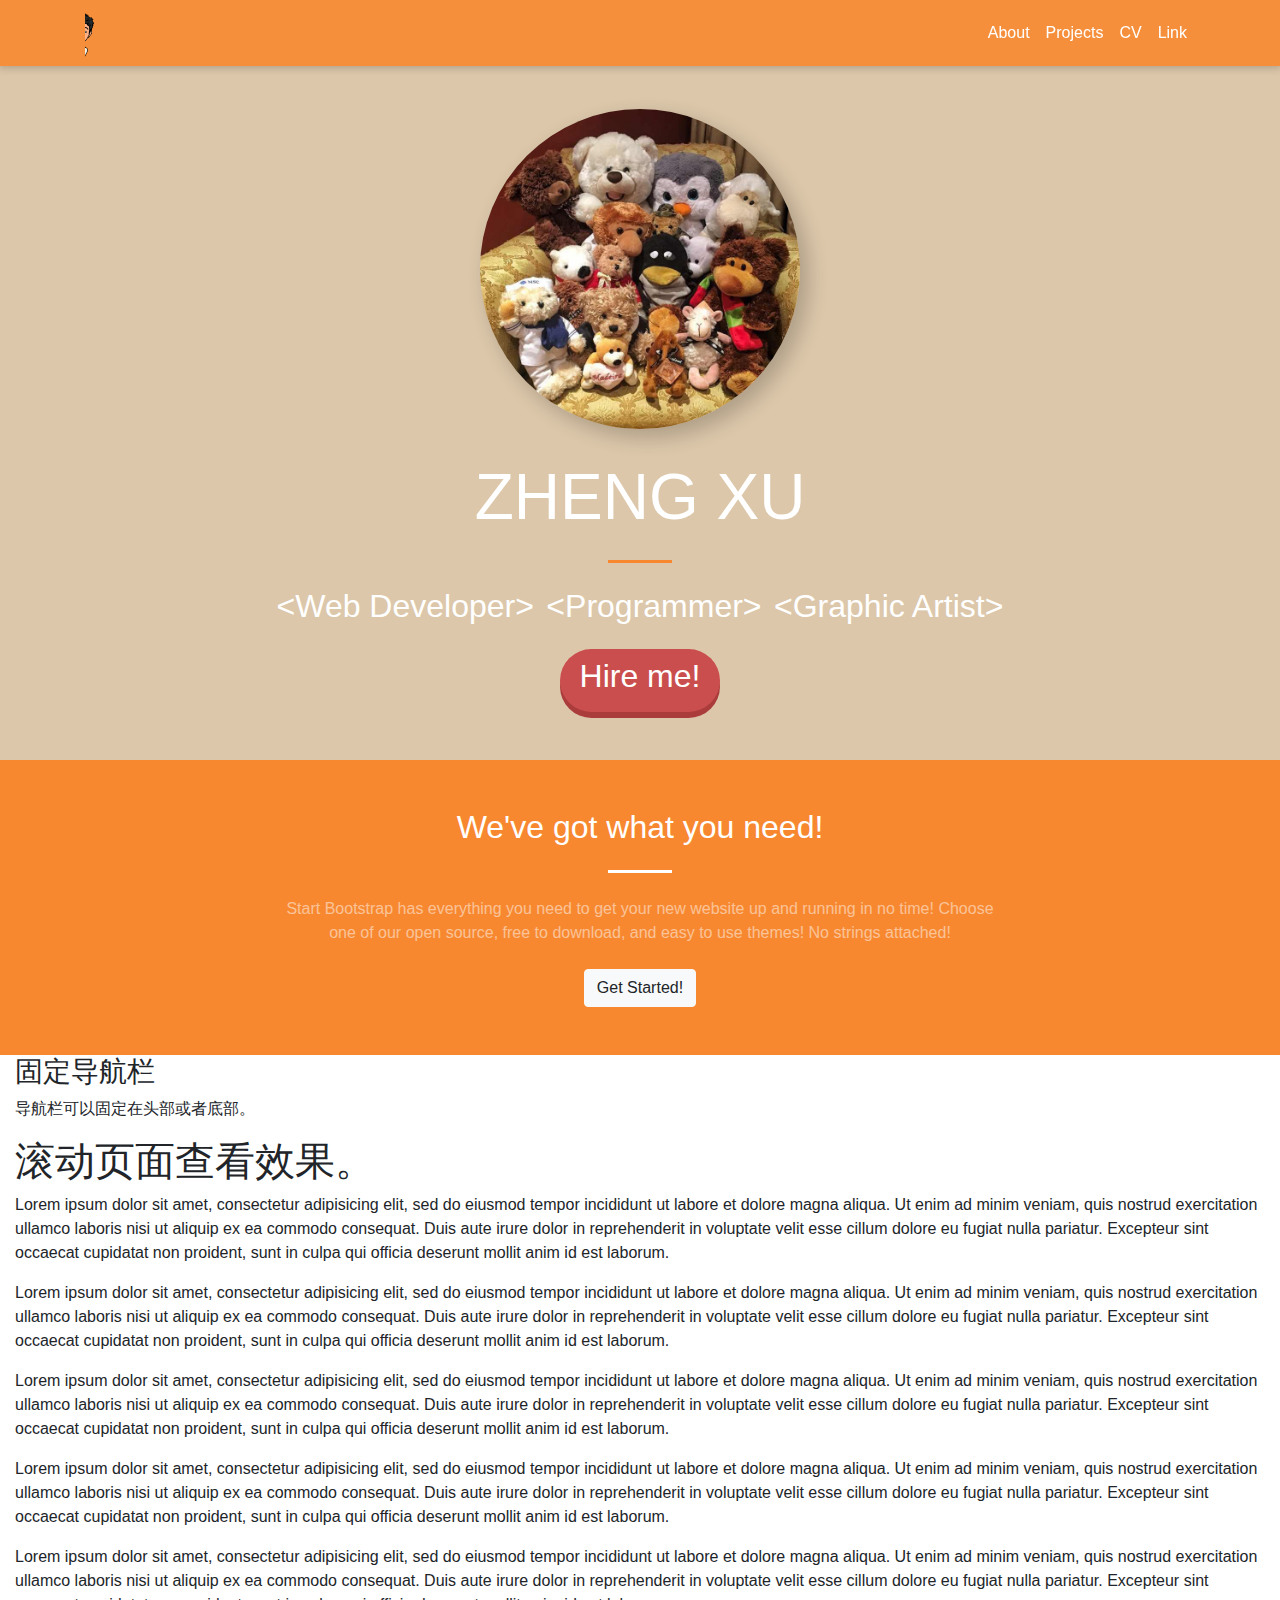
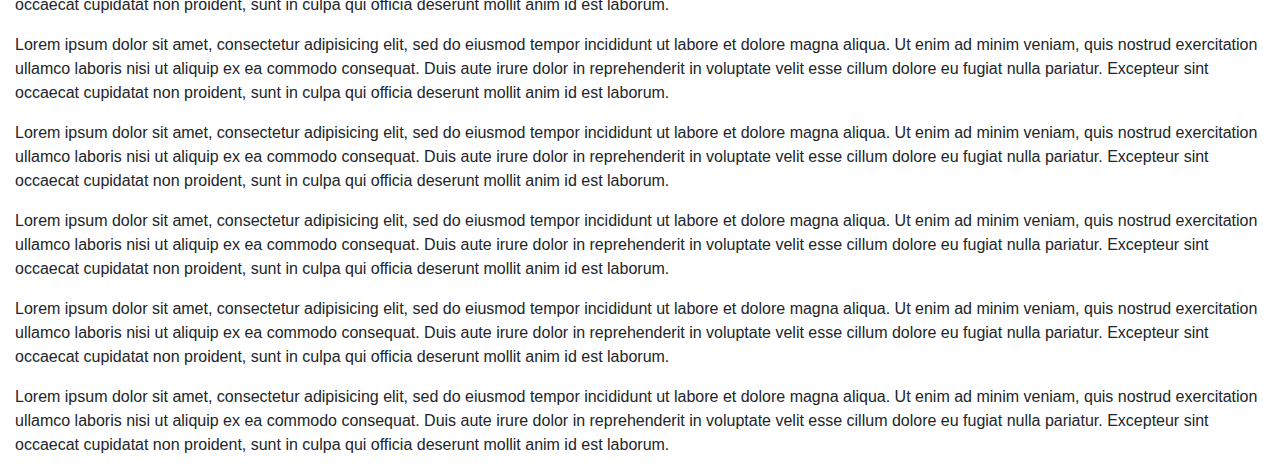
==== index.html @ c7af4437 "Update index.html" ====
<!DOCTYPE html>
<html lang="en" dir="ltr">

<head>
  <meta charset="utf-8">
  <meta name="viewport" content="width=device-width, initial-scale=1">
  <link rel="stylesheet" href="https://stackpath.bootstrapcdn.com/bootstrap/4.3.1/css/bootstrap.min.css" integrity="sha384-ggOyR0iXCbMQv3Xipma34MD+dH/1fQ784/j6cY/iJTQUOhcWr7x9JvoRxT2MZw1T" crossorigin="anonymous">
  <script src="https://ajax.googleapis.com/ajax/libs/jquery/3.4.1/jquery.min.js"></script>
  <script src="jquery-ui-1.12.1.custom/jquery-ui.min.js"></script>
  <script src="https://cdnjs.cloudflare.com/ajax/libs/popper.js/1.14.7/umd/popper.min.js" integrity="sha384-UO2eT0CpHqdSJQ6hJty5KVphtPhzWj9WO1clHTMGa3JDZwrnQq4sF86dIHNDz0W1" crossorigin="anonymous"></script>
  <script src="https://stackpath.bootstrapcdn.com/bootstrap/4.3.1/js/bootstrap.min.js" integrity="sha384-JjSmVgyd0p3pXB1rRibZUAYoIIy6OrQ6VrjIEaFf/nJGzIxFDsf4x0xIM+B07jRM" crossorigin="anonymous"></script>

  <style media="screen">
    @import"assets/index.css";
  </style>
  <script type="text/javascript">
    $(document).ready(function() {
      $('a.js-scroll-trigger[href*="#"]:not([href="#"])').click(function() {
        if (location.pathname.replace(/^\//, '') == this.pathname.replace(/^\//, '') && location.hostname == this.hostname) {
          var target = $(this.hash);
          target = target.length ? target : $('[name=' + this.hash.slice(1) + ']');
          if (target.length) {
            $('html, body').animate({
              scrollTop: (target.offset().top - 66)
            }, 500, "easeInOutExpo");
            return false;
          }
        }
      });
      // Closes responsive menu when a scroll trigger link is clicked
      $('.js-scroll-trigger').click(function() {
        $('.navbar-collapse').collapse('hide');
      });
      // Activate scrollspy to add active class to navbar items on scroll
      $('body').scrollspy({
        target: '#mainNav',
        offset: 75
      });
      // Collapse Navbar
      var navbarCollapse = function() {
        if ($("#mainNav").offset().top > 100) {
          $("#mainNav").addClass("navbar-scrolled");
        } else {
          $("#mainNav").removeClass("navbar-scrolled");
        }
      };
      // Collapse now if page is not at top
      navbarCollapse();
      // Collapse the navbar when page is scrolled
      $(window).scroll(navbarCollapse);
      $("#portrait").addClass("load");

      $("#portraitFront").click(function() {
        $("#portraitFront").css("transform", "rotateY(180deg)");
        $("#portraitBack").css("transform", "rotateY(360deg)");
        $("#portraitFront").hover(function() {
          $("#portraitFront").css("transform", "rotateY(225deg)");
        }, function() {
          $("#portraitFront").css("transform", "rotateY(180deg)");
        });
        $("#portraitBack").hover(function() {
          $("#portraitBack").css("transform", "rotateY(405deg)");
        }, function() {
          $("#portraitBack").css("transform", "rotateY(360deg)");
        });
      });
      $("#portraitBack").click(function() {
        $("#portraitFront").css("transform", "rotateY(0deg)");
        $("#portraitBack").css("transform", "rotateY(180deg)");
        $("#portraitFront").hover(function() {
          $("#portraitFront").css("transform", "rotateY(45deg)");
        }, function() {
          $("#portraitFront").css("transform", "rotateY(0deg)");
        });
        $("#portraitBack").hover(function() {
          $("#portraitBack").css("transform", "rotateY(225deg)");
        }, function() {
          $("#portraitBack").css("transform", "rotateY(180deg)");
        });
      });

      $(".js-scroll-trigger").hover(function() {
        $("#logo").css("left", "0px");
      }, function() {
        $("#logo").css("left", "-10px");
      });
    });
  </script>

  <title></title>
</head>

<body>
  <nav class="navbar navbar-expand-lg bg-primary-a navbar-dark fixed-top" id="mainNav">
    <div class="container">
      <div class="wrapper">
        <a class="navbar-brand js-scroll-trigger" href="#"><img src="imgs/hi.png" class="float-right" alt="logo" width="50" height="50" id="logo"></a>
      </div>
      <button class="navbar-toggler" type="button" data-toggle="collapse" data-target="#navbarResponsive" aria-controls="navbarResponsive" aria-expanded="false" aria-label="Toggle navigation">
        <span class="navbar-toggler-icon"></span>
      </button>
      <div class="collapse navbar-collapse" id="navbarResponsive">
        <ul class="navbar-nav ml-auto my-2 my-lg-0">
          <li class="nav-item">
            <a class="nav-link js-scroll-trigger" href="#about">About</a>
          </li>
          <li class="nav-item">
            <a class="nav-link js-scroll-trigger" href="#project">Projects</a>
          </li>
          <li class="nav-item">
            <a class="nav-link js-scroll-trigger" href="#cv">CV</a>
          </li>
          <li class="nav-item">
            <a class="nav-link js-scroll-trigger" href="#">Link</a>
          </li>
        </ul>
      </div>
    </div>
  </nav>
  <header class="masthead bg-light text-white text-center" id="about">
    <div class="container">
      <div class="flip container">
        <div class="front" id="portraitFront"><img class="img-fluid d-block mx-auto mb-5 rounded-circle" src="imgs/portrait.jpg" width="400px" height="400px" id="portrait"></div>
        <div class="back container" id="portraitBack"><img class="img-fluid d-block mx-auto mb-5 rounded-circle" src="imgs/portrait2.jpg" width="400px" height="400px"></div>
      </div>
      <h1 class="text-uppercase">Zheng Xu</h1>
      <hr class="divider  my-4">
      <ul class="list-inline">
        <li class="list-inline-item">
          <h2 class="font-weight-normal">&lt;Web Developer&gt;</h2>
        </li>
        <li class="list-inline-item">
          <h2 class="font-weight-normal">&lt;Programmer&gt;</h2>
        </li>
        <li class="list-inline-item">
          <h2 class="font-weight-normal">&lt;Graphic Artist&gt;</h2>
        </li>
      </ul>
      <button type="button" class="btn-2" data-toggle="modal" data-target="#myModal">
        <h2 class="font-weight-normal">Hire me!</h2>
      </button>
    </div>
  </header>
  <div class="modal fade" id="myModal">
    <div class="modal-dialog">
      <div class="modal-content">

        <!-- 模态框头部 -->
        <div class="modal-header">
          <h4 class="modal-title">模态框头部</h4>
          <button type="button" class="close" data-dismiss="modal">&times;</button>
        </div>

        <!-- 模态框主体 -->
        <div class="modal-body">
          <form action="https://formspree.io/andersonxu@gmail.com" method="POST" />
          <input type="text" name="name">
          <input type="email" name="email" placeholder="Your email">
          <textarea name="message" placeholder="Test Message"></textarea>
          <button type="submit">Send Test</button>
          </form>
        </div>

        <!-- 模态框底部 -->
        <div class="modal-footer">
          <button type="button" class="btn btn-secondary" data-dismiss="modal">关闭</button>
        </div>

      </div>
    </div>
  </div>
  <section class="page-section bg-primary" id="project">
    <div class="container">
      <div class="row justify-content-center">
        <div class="col-lg-8 text-center">
          <h2 class="text-white mt-0">We've got what you need!</h2>
          <hr class="divider light my-4">
          <p class="text-white-50 mb-4">Start Bootstrap has everything you need to get your new website up and running in no time! Choose one of our open source, free to download, and easy to use themes! No strings attached!</p>
          <a class="btn btn-light btn-xl js-scroll-trigger" href="#services">Get Started!</a>
        </div>
      </div>
    </div>
  </section>
  <div class="container-fluid" id="cv">
    <h3>固定导航栏</h3>
    <p>导航栏可以固定在头部或者底部。</p>
    <h1>滚动页面查看效果。</h1>
    <p>Lorem ipsum dolor sit amet, consectetur adipisicing elit, sed do eiusmod tempor incididunt ut labore et dolore magna aliqua. Ut enim ad minim veniam, quis nostrud exercitation ullamco laboris nisi ut aliquip ex ea commodo consequat. Duis aute
      irure dolor in reprehenderit in voluptate velit esse cillum dolore eu fugiat nulla pariatur. Excepteur sint occaecat cupidatat non proident, sunt in culpa qui officia deserunt mollit anim id est laborum.</p>
    <p>Lorem ipsum dolor sit amet, consectetur adipisicing elit, sed do eiusmod tempor incididunt ut labore et dolore magna aliqua. Ut enim ad minim veniam, quis nostrud exercitation ullamco laboris nisi ut aliquip ex ea commodo consequat. Duis aute
      irure dolor in reprehenderit in voluptate velit esse cillum dolore eu fugiat nulla pariatur. Excepteur sint occaecat cupidatat non proident, sunt in culpa qui officia deserunt mollit anim id est laborum.</p>
    <p>Lorem ipsum dolor sit amet, consectetur adipisicing elit, sed do eiusmod tempor incididunt ut labore et dolore magna aliqua. Ut enim ad minim veniam, quis nostrud exercitation ullamco laboris nisi ut aliquip ex ea commodo consequat. Duis aute
      irure dolor in reprehenderit in voluptate velit esse cillum dolore eu fugiat nulla pariatur. Excepteur sint occaecat cupidatat non proident, sunt in culpa qui officia deserunt mollit anim id est laborum.</p>
    <p>Lorem ipsum dolor sit amet, consectetur adipisicing elit, sed do eiusmod tempor incididunt ut labore et dolore magna aliqua. Ut enim ad minim veniam, quis nostrud exercitation ullamco laboris nisi ut aliquip ex ea commodo consequat. Duis aute
      irure dolor in reprehenderit in voluptate velit esse cillum dolore eu fugiat nulla pariatur. Excepteur sint occaecat cupidatat non proident, sunt in culpa qui officia deserunt mollit anim id est laborum.</p>
    <p>Lorem ipsum dolor sit amet, consectetur adipisicing elit, sed do eiusmod tempor incididunt ut labore et dolore magna aliqua. Ut enim ad minim veniam, quis nostrud exercitation ullamco laboris nisi ut aliquip ex ea commodo consequat. Duis aute
      irure dolor in reprehenderit in voluptate velit esse cillum dolore eu fugiat nulla pariatur. Excepteur sint occaecat cupidatat non proident, sunt in culpa qui officia deserunt mollit anim id est laborum.</p>
    <p>Lorem ipsum dolor sit amet, consectetur adipisicing elit, sed do eiusmod tempor incididunt ut labore et dolore magna aliqua. Ut enim ad minim veniam, quis nostrud exercitation ullamco laboris nisi ut aliquip ex ea commodo consequat. Duis aute
      irure dolor in reprehenderit in voluptate velit esse cillum dolore eu fugiat nulla pariatur. Excepteur sint occaecat cupidatat non proident, sunt in culpa qui officia deserunt mollit anim id est laborum.</p>
    <p>Lorem ipsum dolor sit amet, consectetur adipisicing elit, sed do eiusmod tempor incididunt ut labore et dolore magna aliqua. Ut enim ad minim veniam, quis nostrud exercitation ullamco laboris nisi ut aliquip ex ea commodo consequat. Duis aute
      irure dolor in reprehenderit in voluptate velit esse cillum dolore eu fugiat nulla pariatur. Excepteur sint occaecat cupidatat non proident, sunt in culpa qui officia deserunt mollit anim id est laborum.</p>
    <p>Lorem ipsum dolor sit amet, consectetur adipisicing elit, sed do eiusmod tempor incididunt ut labore et dolore magna aliqua. Ut enim ad minim veniam, quis nostrud exercitation ullamco laboris nisi ut aliquip ex ea commodo consequat. Duis aute
      irure dolor in reprehenderit in voluptate velit esse cillum dolore eu fugiat nulla pariatur. Excepteur sint occaecat cupidatat non proident, sunt in culpa qui officia deserunt mollit anim id est laborum.</p>
    <p>Lorem ipsum dolor sit amet, consectetur adipisicing elit, sed do eiusmod tempor incididunt ut labore et dolore magna aliqua. Ut enim ad minim veniam, quis nostrud exercitation ullamco laboris nisi ut aliquip ex ea commodo consequat. Duis aute
      irure dolor in reprehenderit in voluptate velit esse cillum dolore eu fugiat nulla pariatur. Excepteur sint occaecat cupidatat non proident, sunt in culpa qui officia deserunt mollit anim id est laborum.</p>
    <p>Lorem ipsum dolor sit amet, consectetur adipisicing elit, sed do eiusmod tempor incididunt ut labore et dolore magna aliqua. Ut enim ad minim veniam, quis nostrud exercitation ullamco laboris nisi ut aliquip ex ea commodo consequat. Duis aute
      irure dolor in reprehenderit in voluptate velit esse cillum dolore eu fugiat nulla pariatur. Excepteur sint occaecat cupidatat non proident, sunt in culpa qui officia deserunt mollit anim id est laborum.</p>
  </div>

</body>

</html>
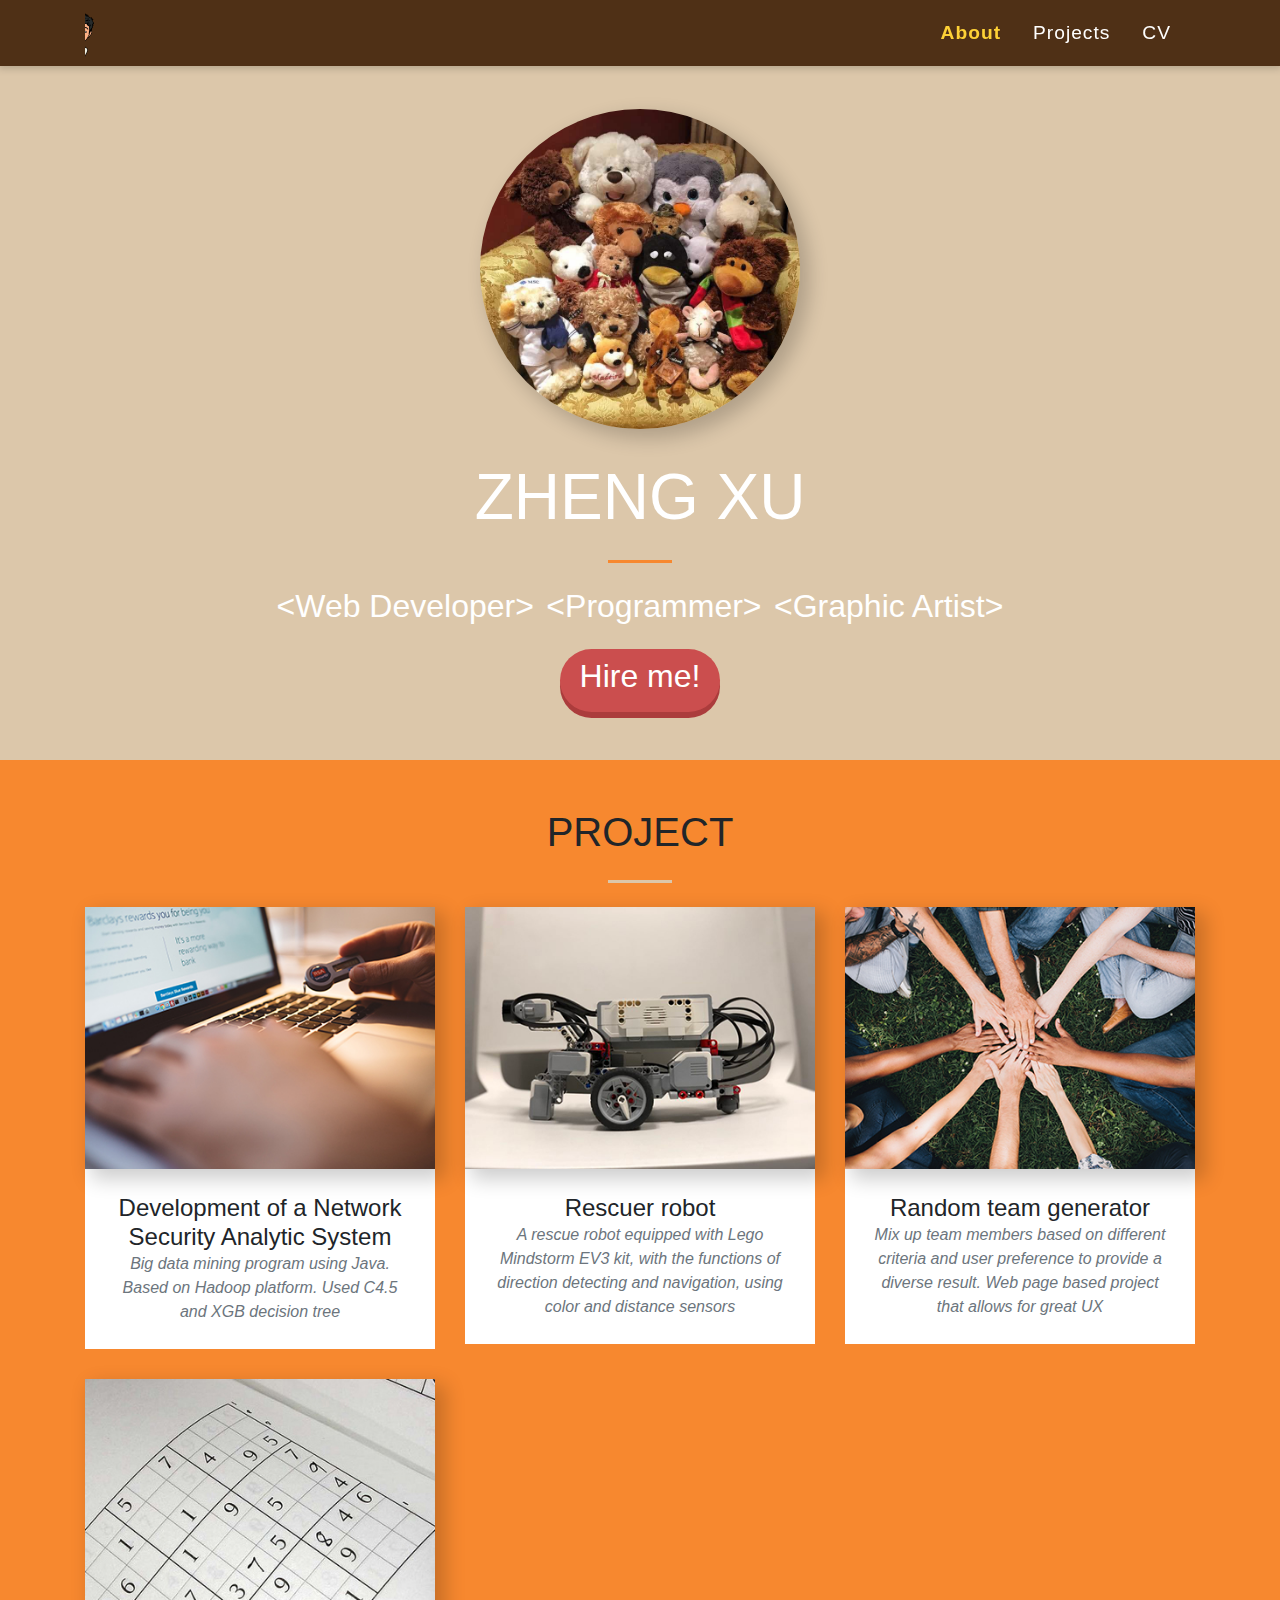
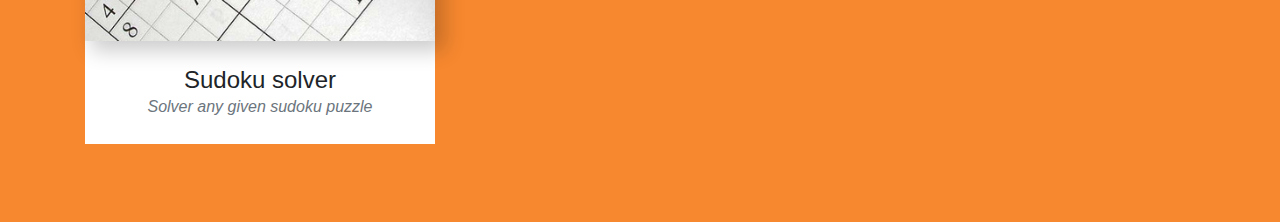
==== commit e82661c0: "pretty" ====
--- a/index.html
+++ b/index.html
@@ -9,7 +9,7 @@
   <script src="jquery-ui-1.12.1.custom/jquery-ui.min.js"></script>
   <script src="https://cdnjs.cloudflare.com/ajax/libs/popper.js/1.14.7/umd/popper.min.js" integrity="sha384-UO2eT0CpHqdSJQ6hJty5KVphtPhzWj9WO1clHTMGa3JDZwrnQq4sF86dIHNDz0W1" crossorigin="anonymous"></script>
   <script src="https://stackpath.bootstrapcdn.com/bootstrap/4.3.1/js/bootstrap.min.js" integrity="sha384-JjSmVgyd0p3pXB1rRibZUAYoIIy6OrQ6VrjIEaFf/nJGzIxFDsf4x0xIM+B07jRM" crossorigin="anonymous"></script>
-
+  <link href="assets/fontawesome/css/all.min.css" rel="stylesheet">
   <style media="screen">
     @import"assets/index.css";
   </style>
@@ -84,6 +84,16 @@
       }, function() {
         $("#logo").css("left", "-10px");
       });
+      $(".form-control").focus(function() {
+        $(this).prev().addClass("prefix");
+        $(this).next().addClass("suffix");
+      });
+      $(".form-control").blur(function() {
+        $(this).prev().removeClass("prefix");
+        if ($(this).val() == "") {
+          $(this).next().removeClass("suffix");
+        }
+      });
     });
   </script>
 
@@ -110,9 +120,9 @@
           <li class="nav-item">
             <a class="nav-link js-scroll-trigger" href="#cv">CV</a>
           </li>
-          <li class="nav-item">
+          <!-- <li class="nav-item">
             <a class="nav-link js-scroll-trigger" href="#">Link</a>
-          </li>
+          </li> -->
         </ul>
       </div>
     </div>
@@ -144,68 +154,226 @@
   <div class="modal fade" id="myModal">
     <div class="modal-dialog">
       <div class="modal-content">
-
-        <!-- 模态框头部 -->
-        <div class="modal-header">
-          <h4 class="modal-title">模态框头部</h4>
-          <button type="button" class="close" data-dismiss="modal">&times;</button>
-        </div>
-
-        <!-- 模态框主体 -->
-        <div class="modal-body">
-          <form action="https://formspree.io/andersonxu@gmail.com" method="POST" />
-          <input type="text" name="name">
-          <input type="email" name="email" placeholder="Your email">
-          <textarea name="message" placeholder="Test Message"></textarea>
-          <button type="submit">Send Test</button>
+        <div class="container">
+          <div class="modal-header">
+            <h4 class="modal-title">Hire me!</h4>
+            <button type="button" class="close" data-dismiss="modal">&times;</button>
+          </div>
+          <div class="modal-body">
+            <form
+              action="&#0000104;&#x074;&#0000116;&#112;&#x0073;&#x3a;&#047;&#047;&#102;&#0111;&#000114;&#109;&#0115;&#0112;&#00000114;&#00000101;&#x00065;&#0000046;&#x0000069;&#00000111;&#x2f;&#00097;&#00110;&#0100;&#00101;&#x0072;&#000115;&#00000111;&#x000006e;&#0000120;&#0000117;&#x00038;&#00056;&#00064;&#00103;&#00000109;&#00097;&#105;&#00108;&#0046;&#0000099;&#00000111;&#0109;"
+              method="POST" />
+            <div class="input-group mb-3 input-group-sm">
+              <i class="fas fa-user fa-2x"></i>
+              <input type="text" class="form-control" name="name" id="hire-name">
+              <label for="hire-name">Your name</label>
+            </div>
+            <div class="input-group mb-3 input-group-sm">
+              <i class="fas fa-envelope fa-2x"></i>
+              <input type="email" class="form-control" name="_replyto" id="hire-email" />
+              <label for="hire-email">Your email</label>
+            </div>
+            <div class="input-group mb-3 input-group-sm">
+              <i class="fas fa-tag fa-2x"></i>
+              <input type="text" class="form-control" name="_subject" id="hire-subject" />
+              <label for="hire-subject">Subject</label>
+            </div>
+            <div class="input-group mb-3 input-group-sm">
+              <i class="fas fa-pencil-alt fa-2x" size="9"></i>
+              <textarea name="message" class="form-control" id="hire-message" rows="10"></textarea>
+              <label for="hire-message">Message</label>
+            </div>
+          </div>
+          <input type="text" class="form-control" name="_gotcha" style="display:none" />
+          <div class="modal-footer">
+            <button type="submit" class="btn btn-warning">Send</button>
+          </div>
           </form>
         </div>
-
-        <!-- 模态框底部 -->
-        <div class="modal-footer">
-          <button type="button" class="btn btn-secondary" data-dismiss="modal">关闭</button>
-        </div>
-
       </div>
     </div>
   </div>
   <section class="page-section bg-primary" id="project">
     <div class="container">
-      <div class="row justify-content-center">
-        <div class="col-lg-8 text-center">
-          <h2 class="text-white mt-0">We've got what you need!</h2>
-          <hr class="divider light my-4">
-          <p class="text-white-50 mb-4">Start Bootstrap has everything you need to get your new website up and running in no time! Choose one of our open source, free to download, and easy to use themes! No strings attached!</p>
-          <a class="btn btn-light btn-xl js-scroll-trigger" href="#services">Get Started!</a>
+      <div class="row">
+        <div class="col-lg-12 text-center">
+          <h1 class="section-heading text-uppercase">Project</h1>
+          <hr class="divider-light my-4">
+        </div>
+      </div>
+      <div class="row">
+        <div class="col-md-4 col-sm-6 project-item">
+          <a class="project-link" data-toggle="modal" href="#projectModal1">
+            <div class="project-hover">
+              <div class="project-hover-content">
+                <i class="fas fa-plus fa-3x"></i>
+              </div>
+            </div>
+            <img class="img-fluid" src="imgs/p1-thumbnail.jpg" alt="">
+          </a>
+          <div class="project-caption">
+            <h4>Development of a Network Security Analytic System</h4>
+            <p class="text-muted">Big data mining program using Java. Based on Hadoop platform. Used C4.5 and XGB decision tree
+</p>
+          </div>
+        </div>
+        <div class="col-md-4 col-sm-6 project-item">
+          <a class="project-link" data-toggle="modal" href="#projectModal2">
+            <div class="project-hover">
+              <div class="project-hover-content">
+                <i class="fas fa-plus fa-3x"></i>
+              </div>
+            </div>
+            <img class="img-fluid" src="imgs/p2-1-thumbnail.jpg" alt="">
+          </a>
+          <div class="project-caption">
+            <h4>Rescuer robot</h4>
+            <p class="text-muted">A rescue robot equipped with Lego Mindstorm EV3 kit, with the functions of direction detecting and navigation, using color and distance sensors</p>
+          </div>
+        </div>
+        <div class="col-md-4 col-sm-6 project-item">
+          <a class="project-link" href="test.html" target="_blank">
+            <div class="project-hover">
+              <div class="project-hover-content">
+                <i class="fas fa-plus fa-3x"></i>
+              </div>
+            </div>
+            <img class="img-fluid" src="imgs/p3-thumbnail.jpg" alt="">
+          </a>
+          <div class="project-caption">
+            <h4>Random team generator</h4>
+            <p class="text-muted">Mix up team members based on different criteria and user preference to provide a diverse result. Web page based project that allows for great UX 
+</p>
+          </div>
+        </div>
+        <div class="col-md-4 col-sm-6 project-item">
+          <a class="project-link" href="sudoku.html" target="_blank">
+            <div class="project-hover">
+              <div class="project-hover-content">
+                <i class="fas fa-plus fa-3x"></i>
+              </div>
+            </div>
+            <img class="img-fluid" src="imgs/p4-thumbnail.jpg" alt="">
+          </a>
+          <div class="project-caption">
+            <h4>Sudoku solver</h4>
+            <p class="text-muted">Solver any given sudoku puzzle</p>
+          </div>
         </div>
       </div>
     </div>
   </section>
   <div class="container-fluid" id="cv">
-    <h3>固定导航栏</h3>
-    <p>导航栏可以固定在头部或者底部。</p>
-    <h1>滚动页面查看效果。</h1>
-    <p>Lorem ipsum dolor sit amet, consectetur adipisicing elit, sed do eiusmod tempor incididunt ut labore et dolore magna aliqua. Ut enim ad minim veniam, quis nostrud exercitation ullamco laboris nisi ut aliquip ex ea commodo consequat. Duis aute
-      irure dolor in reprehenderit in voluptate velit esse cillum dolore eu fugiat nulla pariatur. Excepteur sint occaecat cupidatat non proident, sunt in culpa qui officia deserunt mollit anim id est laborum.</p>
-    <p>Lorem ipsum dolor sit amet, consectetur adipisicing elit, sed do eiusmod tempor incididunt ut labore et dolore magna aliqua. Ut enim ad minim veniam, quis nostrud exercitation ullamco laboris nisi ut aliquip ex ea commodo consequat. Duis aute
-      irure dolor in reprehenderit in voluptate velit esse cillum dolore eu fugiat nulla pariatur. Excepteur sint occaecat cupidatat non proident, sunt in culpa qui officia deserunt mollit anim id est laborum.</p>
-    <p>Lorem ipsum dolor sit amet, consectetur adipisicing elit, sed do eiusmod tempor incididunt ut labore et dolore magna aliqua. Ut enim ad minim veniam, quis nostrud exercitation ullamco laboris nisi ut aliquip ex ea commodo consequat. Duis aute
-      irure dolor in reprehenderit in voluptate velit esse cillum dolore eu fugiat nulla pariatur. Excepteur sint occaecat cupidatat non proident, sunt in culpa qui officia deserunt mollit anim id est laborum.</p>
-    <p>Lorem ipsum dolor sit amet, consectetur adipisicing elit, sed do eiusmod tempor incididunt ut labore et dolore magna aliqua. Ut enim ad minim veniam, quis nostrud exercitation ullamco laboris nisi ut aliquip ex ea commodo consequat. Duis aute
-      irure dolor in reprehenderit in voluptate velit esse cillum dolore eu fugiat nulla pariatur. Excepteur sint occaecat cupidatat non proident, sunt in culpa qui officia deserunt mollit anim id est laborum.</p>
-    <p>Lorem ipsum dolor sit amet, consectetur adipisicing elit, sed do eiusmod tempor incididunt ut labore et dolore magna aliqua. Ut enim ad minim veniam, quis nostrud exercitation ullamco laboris nisi ut aliquip ex ea commodo consequat. Duis aute
-      irure dolor in reprehenderit in voluptate velit esse cillum dolore eu fugiat nulla pariatur. Excepteur sint occaecat cupidatat non proident, sunt in culpa qui officia deserunt mollit anim id est laborum.</p>
-    <p>Lorem ipsum dolor sit amet, consectetur adipisicing elit, sed do eiusmod tempor incididunt ut labore et dolore magna aliqua. Ut enim ad minim veniam, quis nostrud exercitation ullamco laboris nisi ut aliquip ex ea commodo consequat. Duis aute
-      irure dolor in reprehenderit in voluptate velit esse cillum dolore eu fugiat nulla pariatur. Excepteur sint occaecat cupidatat non proident, sunt in culpa qui officia deserunt mollit anim id est laborum.</p>
-    <p>Lorem ipsum dolor sit amet, consectetur adipisicing elit, sed do eiusmod tempor incididunt ut labore et dolore magna aliqua. Ut enim ad minim veniam, quis nostrud exercitation ullamco laboris nisi ut aliquip ex ea commodo consequat. Duis aute
-      irure dolor in reprehenderit in voluptate velit esse cillum dolore eu fugiat nulla pariatur. Excepteur sint occaecat cupidatat non proident, sunt in culpa qui officia deserunt mollit anim id est laborum.</p>
-    <p>Lorem ipsum dolor sit amet, consectetur adipisicing elit, sed do eiusmod tempor incididunt ut labore et dolore magna aliqua. Ut enim ad minim veniam, quis nostrud exercitation ullamco laboris nisi ut aliquip ex ea commodo consequat. Duis aute
-      irure dolor in reprehenderit in voluptate velit esse cillum dolore eu fugiat nulla pariatur. Excepteur sint occaecat cupidatat non proident, sunt in culpa qui officia deserunt mollit anim id est laborum.</p>
-    <p>Lorem ipsum dolor sit amet, consectetur adipisicing elit, sed do eiusmod tempor incididunt ut labore et dolore magna aliqua. Ut enim ad minim veniam, quis nostrud exercitation ullamco laboris nisi ut aliquip ex ea commodo consequat. Duis aute
-      irure dolor in reprehenderit in voluptate velit esse cillum dolore eu fugiat nulla pariatur. Excepteur sint occaecat cupidatat non proident, sunt in culpa qui officia deserunt mollit anim id est laborum.</p>
-    <p>Lorem ipsum dolor sit amet, consectetur adipisicing elit, sed do eiusmod tempor incididunt ut labore et dolore magna aliqua. Ut enim ad minim veniam, quis nostrud exercitation ullamco laboris nisi ut aliquip ex ea commodo consequat. Duis aute
-      irure dolor in reprehenderit in voluptate velit esse cillum dolore eu fugiat nulla pariatur. Excepteur sint occaecat cupidatat non proident, sunt in culpa qui officia deserunt mollit anim id est laborum.</p>
-  </div>
+<div class="row">
+  <div class="col-sm-4 col-md-2 col-lg-2 col-xl-2">
+    
+  </div>
+  <div class="col-sm-8 col-md-10 col-lg-10 col-xl-10">
+    
+  </div>
+</div>    
+<div class="slidershow middle">
+  <div class="slides">
+    <div class="slide">
+      
+    </div>
+    <div class="slide">
+      
+    </div>    
+  </div>
+  
+</div>
+  </div>
+  <!-- project Modals -->
+
+  <!-- Modal 1 -->
+  <div class="modal fade" id="projectModal1">
+    <div class="modal-dialog modal-lg">
+      <div class="modal-content">
+        <div class="container">
+          <div class="modal-header">
+            <h4 class="modal-title">Development of a Network Security Analytic System</h4>
+            <button type="button" class="close" data-dismiss="modal">&times;</button>
+          </div>
+          <div class="modal-body">
+            <a href="imgs/p1-poster.jpg" target="_blank">
+              <img class="img-fluid d-block mx-auto" src="imgs/p1-poster.jpg" alt="">
+            </a>
+            <hr class="divider my-4">
+            <ul class="list-inline">
+              <ul class="list-inline">
+                <li><b>Network security analytics:</b></li>
+                <li>Network security analytics is a combination of information security and big data. </li>
+                <li>The aim of network security analytics is to extract some critical information from network logs for detecting cyber attacks. </li>
+              </ul>
+              <ul class="list-inline">
+                <li><b>Critical information:</b>
+                <li>
+                <li>This critical information include who is behind the attack, how and when the attack was conducted. </li>
+                <li>The analysis of the critical information extracted from network logs helps us detect cyber attack.</li>
+              </ul>
+              <ul class="list-inline">
+                <li><b>Analytic system:</b></li>
+                <li>The aim of this project is to design and implement a network security analytic system that analyse network events for identifying cyber attacks.</li>
+                <li>This system incorporates various big data analytics tools and platforms(eg. hadoop) for achieving high level scalability, availability, reliability, and performance.</li>
+              </ul>
+            </ul>
+            <ul class="list-inline">
+              <li>Date: 2018</li>
+              <li>Client: University</li>
+              <li>Category: Machine Learning</li>
+            </ul>
+            <div class="modal-footer">
+              <button type="button" data-dismiss="modal" class="btn btn-warning"><i class="fas fa-times"></i>
+                Close Project</button>
+            </div>
+          </div>
+        </div>
+      </div>
+    </div>
+  </div>
+  <!-- Modal 2 -->
+  <div class="modal fade" id="projectModal2">
+    <div class="modal-dialog modal-lg">
+      <div class="modal-content">
+        <div class="container">
+          <div class="modal-header">
+            <h4 class="modal-title">Rescuer robot</h4>
+            <button type="button" class="close" data-dismiss="modal">&times;</button>
+          </div>
+          <div class="modal-body">
+            <img class="img-fluid d-block mx-auto" src="imgs/p2-2.jpg" alt="">
+            <hr class="divider my-4">
+            <center>
+              <video width="80%" controls>
+                <source src="imgs/p2-v.mp4" type="video/mp4">
+                <object data="movie.mp4" width="80%">
+                </object>
+              </video></center>
+            <hr class="divider my-4">
+            <ul class="list-inline">
+                <li>Highly uncertain requirements</li>
+                <li>Different background team members in a group of 7</li>
+                <li>Software process and documentation management with GitHub repository and issue tracking system</li><li>Agile working model with weekly meetings with client</li>
+
+            </ul>
+            <ul class="list-inline">
+              <li>Date: 2018</li>
+              <li>Client: University</li>
+              <li>Category: Software engineering</li>
+            </ul>
+            <div class="modal-footer">
+              <button type="button" data-dismiss="modal" class="btn btn-warning"><i class="fas fa-times"></i>
+                Close Project</button>
+            </div>
+          </div>
+        </div>
+      </div>
+    </div>
+  </div>
+  <!-- Modal 3 -->
+
+  <!-- Modal 4 -->
 
 </body>
 
--- a/assets/fontawesome/css/all.min.css
+++ b/assets/fontawesome/css/all.min.css
@@ -0,0 +1,5 @@
+/*!
+ * Font Awesome Free 5.9.0 by @fontawesome - https://fontawesome.com
+ * License - https://fontawesome.com/license/free (Icons: CC BY 4.0, Fonts: SIL OFL 1.1, Code: MIT License)
+ */
+.fa,.fab,.fal,.far,.fas{-moz-osx-font-smoothing:grayscale;-webkit-font-smoothing:antialiased;display:inline-block;font-style:normal;font-variant:normal;text-rendering:auto;line-height:1}.fa-lg{font-size:1.33333em;line-height:.75em;vertical-align:-.0667em}.fa-xs{font-size:.75em}.fa-sm{font-size:.875em}.fa-1x{font-size:1em}.fa-2x{font-size:2em}.fa-3x{font-size:3em}.fa-4x{font-size:4em}.fa-5x{font-size:5em}.fa-6x{font-size:6em}.fa-7x{font-size:7em}.fa-8x{font-size:8em}.fa-9x{font-size:9em}.fa-10x{font-size:10em}.fa-fw{text-align:center;width:1.25em}.fa-ul{list-style-type:none;margin-left:2.5em;padding-left:0}.fa-ul>li{position:relative}.fa-li{left:-2em;position:absolute;text-align:center;width:2em;line-height:inherit}.fa-border{border:.08em solid #eee;border-radius:.1em;padding:.2em .25em .15em}.fa-pull-left{float:left}.fa-pull-right{float:right}.fa.fa-pull-left,.fab.fa-pull-left,.fal.fa-pull-left,.far.fa-pull-left,.fas.fa-pull-left{margin-right:.3em}.fa.fa-pull-right,.fab.fa-pull-right,.fal.fa-pull-right,.far.fa-pull-right,.fas.fa-pull-right{margin-left:.3em}.fa-spin{animation:fa-spin 2s infinite linear}.fa-pulse{animation:fa-spin 1s infinite steps(8)}@keyframes fa-spin{0%{transform:rotate(0deg)}to{transform:rotate(1turn)}}.fa-rotate-90{-ms-filter:"progid:DXImageTransform.Microsoft.BasicImage(rotation=1)";transform:rotate(90deg)}.fa-rotate-180{-ms-filter:"progid:DXImageTransform.Microsoft.BasicImage(rotation=2)";transform:rotate(180deg)}.fa-rotate-270{-ms-filter:"progid:DXImageTransform.Microsoft.BasicImage(rotation=3)";transform:rotate(270deg)}.fa-flip-horizontal{-ms-filter:"progid:DXImageTransform.Microsoft.BasicImage(rotation=0, mirror=1)";transform:scaleX(-1)}.fa-flip-vertical{transform:scaleY(-1)}.fa-flip-both,.fa-flip-horizontal.fa-flip-vertical,.fa-flip-vertical{-ms-filter:"progid:DXImageTransform.Microsoft.BasicImage(rotation=2, mirror=1)"}.fa-flip-both,.fa-flip-horizontal.fa-flip-vertical{transform:scale(-1)}:root .fa-flip-both,:root .fa-flip-horizontal,:root .fa-flip-vertical,:root .fa-rotate-90,:root .fa-rotate-180,:root .fa-rotate-270{filter:none}.fa-stack{display:inline-block;height:2em;line-height:2em;position:relative;vertical-align:middle;width:2.5em}.fa-stack-1x,.fa-stack-2x{left:0;position:absolute;text-align:center;width:100%}.fa-stack-1x{line-height:inherit}.fa-stack-2x{font-size:2em}.fa-inverse{color:#fff}.fa-500px:before{content:"\f26e"}.fa-accessible-icon:before{content:"\f368"}.fa-accusoft:before{content:"\f369"}.fa-acquisitions-incorporated:before{content:"\f6af"}.fa-ad:before{content:"\f641"}.fa-address-book:before{content:"\f2b9"}.fa-address-card:before{content:"\f2bb"}.fa-adjust:before{content:"\f042"}.fa-adn:before{content:"\f170"}.fa-adobe:before{content:"\f778"}.fa-adversal:before{content:"\f36a"}.fa-affiliatetheme:before{content:"\f36b"}.fa-air-freshener:before{content:"\f5d0"}.fa-airbnb:before{content:"\f834"}.fa-algolia:before{content:"\f36c"}.fa-align-center:before{content:"\f037"}.fa-align-justify:before{content:"\f039"}.fa-align-left:before{content:"\f036"}.fa-align-right:before{content:"\f038"}.fa-alipay:before{content:"\f642"}.fa-allergies:before{content:"\f461"}.fa-amazon:before{content:"\f270"}.fa-amazon-pay:before{content:"\f42c"}.fa-ambulance:before{content:"\f0f9"}.fa-american-sign-language-interpreting:before{content:"\f2a3"}.fa-amilia:before{content:"\f36d"}.fa-anchor:before{content:"\f13d"}.fa-android:before{content:"\f17b"}.fa-angellist:before{content:"\f209"}.fa-angle-double-down:before{content:"\f103"}.fa-angle-double-left:before{content:"\f100"}.fa-angle-double-right:before{content:"\f101"}.fa-angle-double-up:before{content:"\f102"}.fa-angle-down:before{content:"\f107"}.fa-angle-left:before{content:"\f104"}.fa-angle-right:before{content:"\f105"}.fa-angle-up:before{content:"\f106"}.fa-angry:before{content:"\f556"}.fa-angrycreative:before{content:"\f36e"}.fa-angular:before{content:"\f420"}.fa-ankh:before{content:"\f644"}.fa-app-store:before{content:"\f36f"}.fa-app-store-ios:before{content:"\f370"}.fa-apper:before{content:"\f371"}.fa-apple:before{content:"\f179"}.fa-apple-alt:before{content:"\f5d1"}.fa-apple-pay:before{content:"\f415"}.fa-archive:before{content:"\f187"}.fa-archway:before{content:"\f557"}.fa-arrow-alt-circle-down:before{content:"\f358"}.fa-arrow-alt-circle-left:before{content:"\f359"}.fa-arrow-alt-circle-right:before{content:"\f35a"}.fa-arrow-alt-circle-up:before{content:"\f35b"}.fa-arrow-circle-down:before{content:"\f0ab"}.fa-arrow-circle-left:before{content:"\f0a8"}.fa-arrow-circle-right:before{content:"\f0a9"}.fa-arrow-circle-up:before{content:"\f0aa"}.fa-arrow-down:before{content:"\f063"}.fa-arrow-left:before{content:"\f060"}.fa-arrow-right:before{content:"\f061"}.fa-arrow-up:before{content:"\f062"}.fa-arrows-alt:before{content:"\f0b2"}.fa-arrows-alt-h:before{content:"\f337"}.fa-arrows-alt-v:before{content:"\f338"}.fa-artstation:before{content:"\f77a"}.fa-assistive-listening-systems:before{content:"\f2a2"}.fa-asterisk:before{content:"\f069"}.fa-asymmetrik:before{content:"\f372"}.fa-at:before{content:"\f1fa"}.fa-atlas:before{content:"\f558"}.fa-atlassian:before{content:"\f77b"}.fa-atom:before{content:"\f5d2"}.fa-audible:before{content:"\f373"}.fa-audio-description:before{content:"\f29e"}.fa-autoprefixer:before{content:"\f41c"}.fa-avianex:before{content:"\f374"}.fa-aviato:before{content:"\f421"}.fa-award:before{content:"\f559"}.fa-aws:before{content:"\f375"}.fa-baby:before{content:"\f77c"}.fa-baby-carriage:before{content:"\f77d"}.fa-backspace:before{content:"\f55a"}.fa-backward:before{content:"\f04a"}.fa-bacon:before{content:"\f7e5"}.fa-balance-scale:before{content:"\f24e"}.fa-balance-scale-left:before{content:"\f515"}.fa-balance-scale-right:before{content:"\f516"}.fa-ban:before{content:"\f05e"}.fa-band-aid:before{content:"\f462"}.fa-bandcamp:before{content:"\f2d5"}.fa-barcode:before{content:"\f02a"}.fa-bars:before{content:"\f0c9"}.fa-baseball-ball:before{content:"\f433"}.fa-basketball-ball:before{content:"\f434"}.fa-bath:before{content:"\f2cd"}.fa-battery-empty:before{content:"\f244"}.fa-battery-full:before{content:"\f240"}.fa-battery-half:before{content:"\f242"}.fa-battery-quarter:before{content:"\f243"}.fa-battery-three-quarters:before{content:"\f241"}.fa-battle-net:before{content:"\f835"}.fa-bed:before{content:"\f236"}.fa-beer:before{content:"\f0fc"}.fa-behance:before{content:"\f1b4"}.fa-behance-square:before{content:"\f1b5"}.fa-bell:before{content:"\f0f3"}.fa-bell-slash:before{content:"\f1f6"}.fa-bezier-curve:before{content:"\f55b"}.fa-bible:before{content:"\f647"}.fa-bicycle:before{content:"\f206"}.fa-biking:before{content:"\f84a"}.fa-bimobject:before{content:"\f378"}.fa-binoculars:before{content:"\f1e5"}.fa-biohazard:before{content:"\f780"}.fa-birthday-cake:before{content:"\f1fd"}.fa-bitbucket:before{content:"\f171"}.fa-bitcoin:before{content:"\f379"}.fa-bity:before{content:"\f37a"}.fa-black-tie:before{content:"\f27e"}.fa-blackberry:before{content:"\f37b"}.fa-blender:before{content:"\f517"}.fa-blender-phone:before{content:"\f6b6"}.fa-blind:before{content:"\f29d"}.fa-blog:before{content:"\f781"}.fa-blogger:before{content:"\f37c"}.fa-blogger-b:before{content:"\f37d"}.fa-bluetooth:before{content:"\f293"}.fa-bluetooth-b:before{content:"\f294"}.fa-bold:before{content:"\f032"}.fa-bolt:before{content:"\f0e7"}.fa-bomb:before{content:"\f1e2"}.fa-bone:before{content:"\f5d7"}.fa-bong:before{content:"\f55c"}.fa-book:before{content:"\f02d"}.fa-book-dead:before{content:"\f6b7"}.fa-book-medical:before{content:"\f7e6"}.fa-book-open:before{content:"\f518"}.fa-book-reader:before{content:"\f5da"}.fa-bookmark:before{content:"\f02e"}.fa-bootstrap:before{content:"\f836"}.fa-border-all:before{content:"\f84c"}.fa-border-none:before{content:"\f850"}.fa-border-style:before{content:"\f853"}.fa-bowling-ball:before{content:"\f436"}.fa-box:before{content:"\f466"}.fa-box-open:before{content:"\f49e"}.fa-boxes:before{content:"\f468"}.fa-braille:before{content:"\f2a1"}.fa-brain:before{content:"\f5dc"}.fa-bread-slice:before{content:"\f7ec"}.fa-briefcase:before{content:"\f0b1"}.fa-briefcase-medical:before{content:"\f469"}.fa-broadcast-tower:before{content:"\f519"}.fa-broom:before{content:"\f51a"}.fa-brush:before{content:"\f55d"}.fa-btc:before{content:"\f15a"}.fa-buffer:before{content:"\f837"}.fa-bug:before{content:"\f188"}.fa-building:before{content:"\f1ad"}.fa-bullhorn:before{content:"\f0a1"}.fa-bullseye:before{content:"\f140"}.fa-burn:before{content:"\f46a"}.fa-buromobelexperte:before{content:"\f37f"}.fa-bus:before{content:"\f207"}.fa-bus-alt:before{content:"\f55e"}.fa-business-time:before{content:"\f64a"}.fa-buysellads:before{content:"\f20d"}.fa-calculator:before{content:"\f1ec"}.fa-calendar:before{content:"\f133"}.fa-calendar-alt:before{content:"\f073"}.fa-calendar-check:before{content:"\f274"}.fa-calendar-day:before{content:"\f783"}.fa-calendar-minus:before{content:"\f272"}.fa-calendar-plus:before{content:"\f271"}.fa-calendar-times:before{content:"\f273"}.fa-calendar-week:before{content:"\f784"}.fa-camera:before{content:"\f030"}.fa-camera-retro:before{content:"\f083"}.fa-campground:before{content:"\f6bb"}.fa-canadian-maple-leaf:before{content:"\f785"}.fa-candy-cane:before{content:"\f786"}.fa-cannabis:before{content:"\f55f"}.fa-capsules:before{content:"\f46b"}.fa-car:before{content:"\f1b9"}.fa-car-alt:before{content:"\f5de"}.fa-car-battery:before{content:"\f5df"}.fa-car-crash:before{content:"\f5e1"}.fa-car-side:before{content:"\f5e4"}.fa-caret-down:before{content:"\f0d7"}.fa-caret-left:before{content:"\f0d9"}.fa-caret-right:before{content:"\f0da"}.fa-caret-square-down:before{content:"\f150"}.fa-caret-square-left:before{content:"\f191"}.fa-caret-square-right:before{content:"\f152"}.fa-caret-square-up:before{content:"\f151"}.fa-caret-up:before{content:"\f0d8"}.fa-carrot:before{content:"\f787"}.fa-cart-arrow-down:before{content:"\f218"}.fa-cart-plus:before{content:"\f217"}.fa-cash-register:before{content:"\f788"}.fa-cat:before{content:"\f6be"}.fa-cc-amazon-pay:before{content:"\f42d"}.fa-cc-amex:before{content:"\f1f3"}.fa-cc-apple-pay:before{content:"\f416"}.fa-cc-diners-club:before{content:"\f24c"}.fa-cc-discover:before{content:"\f1f2"}.fa-cc-jcb:before{content:"\f24b"}.fa-cc-mastercard:before{content:"\f1f1"}.fa-cc-paypal:before{content:"\f1f4"}.fa-cc-stripe:before{content:"\f1f5"}.fa-cc-visa:before{content:"\f1f0"}.fa-centercode:before{content:"\f380"}.fa-centos:before{content:"\f789"}.fa-certificate:before{content:"\f0a3"}.fa-chair:before{content:"\f6c0"}.fa-chalkboard:before{content:"\f51b"}.fa-chalkboard-teacher:before{content:"\f51c"}.fa-charging-station:before{content:"\f5e7"}.fa-chart-area:before{content:"\f1fe"}.fa-chart-bar:before{content:"\f080"}.fa-chart-line:before{content:"\f201"}.fa-chart-pie:before{content:"\f200"}.fa-check:before{content:"\f00c"}.fa-check-circle:before{content:"\f058"}.fa-check-double:before{content:"\f560"}.fa-check-square:before{content:"\f14a"}.fa-cheese:before{content:"\f7ef"}.fa-chess:before{content:"\f439"}.fa-chess-bishop:before{content:"\f43a"}.fa-chess-board:before{content:"\f43c"}.fa-chess-king:before{content:"\f43f"}.fa-chess-knight:before{content:"\f441"}.fa-chess-pawn:before{content:"\f443"}.fa-chess-queen:before{content:"\f445"}.fa-chess-rook:before{content:"\f447"}.fa-chevron-circle-down:before{content:"\f13a"}.fa-chevron-circle-left:before{content:"\f137"}.fa-chevron-circle-right:before{content:"\f138"}.fa-chevron-circle-up:before{content:"\f139"}.fa-chevron-down:before{content:"\f078"}.fa-chevron-left:before{content:"\f053"}.fa-chevron-right:before{content:"\f054"}.fa-chevron-up:before{content:"\f077"}.fa-child:before{content:"\f1ae"}.fa-chrome:before{content:"\f268"}.fa-chromecast:before{content:"\f838"}.fa-church:before{content:"\f51d"}.fa-circle:before{content:"\f111"}.fa-circle-notch:before{content:"\f1ce"}.fa-city:before{content:"\f64f"}.fa-clinic-medical:before{content:"\f7f2"}.fa-clipboard:before{content:"\f328"}.fa-clipboard-check:before{content:"\f46c"}.fa-clipboard-list:before{content:"\f46d"}.fa-clock:before{content:"\f017"}.fa-clone:before{content:"\f24d"}.fa-closed-captioning:before{content:"\f20a"}.fa-cloud:before{content:"\f0c2"}.fa-cloud-download-alt:before{content:"\f381"}.fa-cloud-meatball:before{content:"\f73b"}.fa-cloud-moon:before{content:"\f6c3"}.fa-cloud-moon-rain:before{content:"\f73c"}.fa-cloud-rain:before{content:"\f73d"}.fa-cloud-showers-heavy:before{content:"\f740"}.fa-cloud-sun:before{content:"\f6c4"}.fa-cloud-sun-rain:before{content:"\f743"}.fa-cloud-upload-alt:before{content:"\f382"}.fa-cloudscale:before{content:"\f383"}.fa-cloudsmith:before{content:"\f384"}.fa-cloudversify:before{content:"\f385"}.fa-cocktail:before{content:"\f561"}.fa-code:before{content:"\f121"}.fa-code-branch:before{content:"\f126"}.fa-codepen:before{content:"\f1cb"}.fa-codiepie:before{content:"\f284"}.fa-coffee:before{content:"\f0f4"}.fa-cog:before{content:"\f013"}.fa-cogs:before{content:"\f085"}.fa-coins:before{content:"\f51e"}.fa-columns:before{content:"\f0db"}.fa-comment:before{content:"\f075"}.fa-comment-alt:before{content:"\f27a"}.fa-comment-dollar:before{content:"\f651"}.fa-comment-dots:before{content:"\f4ad"}.fa-comment-medical:before{content:"\f7f5"}.fa-comment-slash:before{content:"\f4b3"}.fa-comments:before{content:"\f086"}.fa-comments-dollar:before{content:"\f653"}.fa-compact-disc:before{content:"\f51f"}.fa-compass:before{content:"\f14e"}.fa-compress:before{content:"\f066"}.fa-compress-arrows-alt:before{content:"\f78c"}.fa-concierge-bell:before{content:"\f562"}.fa-confluence:before{content:"\f78d"}.fa-connectdevelop:before{content:"\f20e"}.fa-contao:before{content:"\f26d"}.fa-cookie:before{content:"\f563"}.fa-cookie-bite:before{content:"\f564"}.fa-copy:before{content:"\f0c5"}.fa-copyright:before{content:"\f1f9"}.fa-couch:before{content:"\f4b8"}.fa-cpanel:before{content:"\f388"}.fa-creative-commons:before{content:"\f25e"}.fa-creative-commons-by:before{content:"\f4e7"}.fa-creative-commons-nc:before{content:"\f4e8"}.fa-creative-commons-nc-eu:before{content:"\f4e9"}.fa-creative-commons-nc-jp:before{content:"\f4ea"}.fa-creative-commons-nd:before{content:"\f4eb"}.fa-creative-commons-pd:before{content:"\f4ec"}.fa-creative-commons-pd-alt:before{content:"\f4ed"}.fa-creative-commons-remix:before{content:"\f4ee"}.fa-creative-commons-sa:before{content:"\f4ef"}.fa-creative-commons-sampling:before{content:"\f4f0"}.fa-creative-commons-sampling-plus:before{content:"\f4f1"}.fa-creative-commons-share:before{content:"\f4f2"}.fa-creative-commons-zero:before{content:"\f4f3"}.fa-credit-card:before{content:"\f09d"}.fa-critical-role:before{content:"\f6c9"}.fa-crop:before{content:"\f125"}.fa-crop-alt:before{content:"\f565"}.fa-cross:before{content:"\f654"}.fa-crosshairs:before{content:"\f05b"}.fa-crow:before{content:"\f520"}.fa-crown:before{content:"\f521"}.fa-crutch:before{content:"\f7f7"}.fa-css3:before{content:"\f13c"}.fa-css3-alt:before{content:"\f38b"}.fa-cube:before{content:"\f1b2"}.fa-cubes:before{content:"\f1b3"}.fa-cut:before{content:"\f0c4"}.fa-cuttlefish:before{content:"\f38c"}.fa-d-and-d:before{content:"\f38d"}.fa-d-and-d-beyond:before{content:"\f6ca"}.fa-dashcube:before{content:"\f210"}.fa-database:before{content:"\f1c0"}.fa-deaf:before{content:"\f2a4"}.fa-delicious:before{content:"\f1a5"}.fa-democrat:before{content:"\f747"}.fa-deploydog:before{content:"\f38e"}.fa-deskpro:before{content:"\f38f"}.fa-desktop:before{content:"\f108"}.fa-dev:before{content:"\f6cc"}.fa-deviantart:before{content:"\f1bd"}.fa-dharmachakra:before{content:"\f655"}.fa-dhl:before{content:"\f790"}.fa-diagnoses:before{content:"\f470"}.fa-diaspora:before{content:"\f791"}.fa-dice:before{content:"\f522"}.fa-dice-d20:before{content:"\f6cf"}.fa-dice-d6:before{content:"\f6d1"}.fa-dice-five:before{content:"\f523"}.fa-dice-four:before{content:"\f524"}.fa-dice-one:before{content:"\f525"}.fa-dice-six:before{content:"\f526"}.fa-dice-three:before{content:"\f527"}.fa-dice-two:before{content:"\f528"}.fa-digg:before{content:"\f1a6"}.fa-digital-ocean:before{content:"\f391"}.fa-digital-tachograph:before{content:"\f566"}.fa-directions:before{content:"\f5eb"}.fa-discord:before{content:"\f392"}.fa-discourse:before{content:"\f393"}.fa-divide:before{content:"\f529"}.fa-dizzy:before{content:"\f567"}.fa-dna:before{content:"\f471"}.fa-dochub:before{content:"\f394"}.fa-docker:before{content:"\f395"}.fa-dog:before{content:"\f6d3"}.fa-dollar-sign:before{content:"\f155"}.fa-dolly:before{content:"\f472"}.fa-dolly-flatbed:before{content:"\f474"}.fa-donate:before{content:"\f4b9"}.fa-door-closed:before{content:"\f52a"}.fa-door-open:before{content:"\f52b"}.fa-dot-circle:before{content:"\f192"}.fa-dove:before{content:"\f4ba"}.fa-download:before{content:"\f019"}.fa-draft2digital:before{content:"\f396"}.fa-drafting-compass:before{content:"\f568"}.fa-dragon:before{content:"\f6d5"}.fa-draw-polygon:before{content:"\f5ee"}.fa-dribbble:before{content:"\f17d"}.fa-dribbble-square:before{content:"\f397"}.fa-dropbox:before{content:"\f16b"}.fa-drum:before{content:"\f569"}.fa-drum-steelpan:before{content:"\f56a"}.fa-drumstick-bite:before{content:"\f6d7"}.fa-drupal:before{content:"\f1a9"}.fa-dumbbell:before{content:"\f44b"}.fa-dumpster:before{content:"\f793"}.fa-dumpster-fire:before{content:"\f794"}.fa-dungeon:before{content:"\f6d9"}.fa-dyalog:before{content:"\f399"}.fa-earlybirds:before{content:"\f39a"}.fa-ebay:before{content:"\f4f4"}.fa-edge:before{content:"\f282"}.fa-edit:before{content:"\f044"}.fa-egg:before{content:"\f7fb"}.fa-eject:before{content:"\f052"}.fa-elementor:before{content:"\f430"}.fa-ellipsis-h:before{content:"\f141"}.fa-ellipsis-v:before{content:"\f142"}.fa-ello:before{content:"\f5f1"}.fa-ember:before{content:"\f423"}.fa-empire:before{content:"\f1d1"}.fa-envelope:before{content:"\f0e0"}.fa-envelope-open:before{content:"\f2b6"}.fa-envelope-open-text:before{content:"\f658"}.fa-envelope-square:before{content:"\f199"}.fa-envira:before{content:"\f299"}.fa-equals:before{content:"\f52c"}.fa-eraser:before{content:"\f12d"}.fa-erlang:before{content:"\f39d"}.fa-ethereum:before{content:"\f42e"}.fa-ethernet:before{content:"\f796"}.fa-etsy:before{content:"\f2d7"}.fa-euro-sign:before{content:"\f153"}.fa-evernote:before{content:"\f839"}.fa-exchange-alt:before{content:"\f362"}.fa-exclamation:before{content:"\f12a"}.fa-exclamation-circle:before{content:"\f06a"}.fa-exclamation-triangle:before{content:"\f071"}.fa-expand:before{content:"\f065"}.fa-expand-arrows-alt:before{content:"\f31e"}.fa-expeditedssl:before{content:"\f23e"}.fa-external-link-alt:before{content:"\f35d"}.fa-external-link-square-alt:before{content:"\f360"}.fa-eye:before{content:"\f06e"}.fa-eye-dropper:before{content:"\f1fb"}.fa-eye-slash:before{content:"\f070"}.fa-facebook:before{content:"\f09a"}.fa-facebook-f:before{content:"\f39e"}.fa-facebook-messenger:before{content:"\f39f"}.fa-facebook-square:before{content:"\f082"}.fa-fan:before{content:"\f863"}.fa-fantasy-flight-games:before{content:"\f6dc"}.fa-fast-backward:before{content:"\f049"}.fa-fast-forward:before{content:"\f050"}.fa-fax:before{content:"\f1ac"}.fa-feather:before{content:"\f52d"}.fa-feather-alt:before{content:"\f56b"}.fa-fedex:before{content:"\f797"}.fa-fedora:before{content:"\f798"}.fa-female:before{content:"\f182"}.fa-fighter-jet:before{content:"\f0fb"}.fa-figma:before{content:"\f799"}.fa-file:before{content:"\f15b"}.fa-file-alt:before{content:"\f15c"}.fa-file-archive:before{content:"\f1c6"}.fa-file-audio:before{content:"\f1c7"}.fa-file-code:before{content:"\f1c9"}.fa-file-contract:before{content:"\f56c"}.fa-file-csv:before{content:"\f6dd"}.fa-file-download:before{content:"\f56d"}.fa-file-excel:before{content:"\f1c3"}.fa-file-export:before{content:"\f56e"}.fa-file-image:before{content:"\f1c5"}.fa-file-import:before{content:"\f56f"}.fa-file-invoice:before{content:"\f570"}.fa-file-invoice-dollar:before{content:"\f571"}.fa-file-medical:before{content:"\f477"}.fa-file-medical-alt:before{content:"\f478"}.fa-file-pdf:before{content:"\f1c1"}.fa-file-powerpoint:before{content:"\f1c4"}.fa-file-prescription:before{content:"\f572"}.fa-file-signature:before{content:"\f573"}.fa-file-upload:before{content:"\f574"}.fa-file-video:before{content:"\f1c8"}.fa-file-word:before{content:"\f1c2"}.fa-fill:before{content:"\f575"}.fa-fill-drip:before{content:"\f576"}.fa-film:before{content:"\f008"}.fa-filter:before{content:"\f0b0"}.fa-fingerprint:before{content:"\f577"}.fa-fire:before{content:"\f06d"}.fa-fire-alt:before{content:"\f7e4"}.fa-fire-extinguisher:before{content:"\f134"}.fa-firefox:before{content:"\f269"}.fa-first-aid:before{content:"\f479"}.fa-first-order:before{content:"\f2b0"}.fa-first-order-alt:before{content:"\f50a"}.fa-firstdraft:before{content:"\f3a1"}.fa-fish:before{content:"\f578"}.fa-fist-raised:before{content:"\f6de"}.fa-flag:before{content:"\f024"}.fa-flag-checkered:before{content:"\f11e"}.fa-flag-usa:before{content:"\f74d"}.fa-flask:before{content:"\f0c3"}.fa-flickr:before{content:"\f16e"}.fa-flipboard:before{content:"\f44d"}.fa-flushed:before{content:"\f579"}.fa-fly:before{content:"\f417"}.fa-folder:before{content:"\f07b"}.fa-folder-minus:before{content:"\f65d"}.fa-folder-open:before{content:"\f07c"}.fa-folder-plus:before{content:"\f65e"}.fa-font:before{content:"\f031"}.fa-font-awesome:before{content:"\f2b4"}.fa-font-awesome-alt:before{content:"\f35c"}.fa-font-awesome-flag:before{content:"\f425"}.fa-font-awesome-logo-full:before{content:"\f4e6"}.fa-fonticons:before{content:"\f280"}.fa-fonticons-fi:before{content:"\f3a2"}.fa-football-ball:before{content:"\f44e"}.fa-fort-awesome:before{content:"\f286"}.fa-fort-awesome-alt:before{content:"\f3a3"}.fa-forumbee:before{content:"\f211"}.fa-forward:before{content:"\f04e"}.fa-foursquare:before{content:"\f180"}.fa-free-code-camp:before{content:"\f2c5"}.fa-freebsd:before{content:"\f3a4"}.fa-frog:before{content:"\f52e"}.fa-frown:before{content:"\f119"}.fa-frown-open:before{content:"\f57a"}.fa-fulcrum:before{content:"\f50b"}.fa-funnel-dollar:before{content:"\f662"}.fa-futbol:before{content:"\f1e3"}.fa-galactic-republic:before{content:"\f50c"}.fa-galactic-senate:before{content:"\f50d"}.fa-gamepad:before{content:"\f11b"}.fa-gas-pump:before{content:"\f52f"}.fa-gavel:before{content:"\f0e3"}.fa-gem:before{content:"\f3a5"}.fa-genderless:before{content:"\f22d"}.fa-get-pocket:before{content:"\f265"}.fa-gg:before{content:"\f260"}.fa-gg-circle:before{content:"\f261"}.fa-ghost:before{content:"\f6e2"}.fa-gift:before{content:"\f06b"}.fa-gifts:before{content:"\f79c"}.fa-git:before{content:"\f1d3"}.fa-git-alt:before{content:"\f841"}.fa-git-square:before{content:"\f1d2"}.fa-github:before{content:"\f09b"}.fa-github-alt:before{content:"\f113"}.fa-github-square:before{content:"\f092"}.fa-gitkraken:before{content:"\f3a6"}.fa-gitlab:before{content:"\f296"}.fa-gitter:before{content:"\f426"}.fa-glass-cheers:before{content:"\f79f"}.fa-glass-martini:before{content:"\f000"}.fa-glass-martini-alt:before{content:"\f57b"}.fa-glass-whiskey:before{content:"\f7a0"}.fa-glasses:before{content:"\f530"}.fa-glide:before{content:"\f2a5"}.fa-glide-g:before{content:"\f2a6"}.fa-globe:before{content:"\f0ac"}.fa-globe-africa:before{content:"\f57c"}.fa-globe-americas:before{content:"\f57d"}.fa-globe-asia:before{content:"\f57e"}.fa-globe-europe:before{content:"\f7a2"}.fa-gofore:before{content:"\f3a7"}.fa-golf-ball:before{content:"\f450"}.fa-goodreads:before{content:"\f3a8"}.fa-goodreads-g:before{content:"\f3a9"}.fa-google:before{content:"\f1a0"}.fa-google-drive:before{content:"\f3aa"}.fa-google-play:before{content:"\f3ab"}.fa-google-plus:before{content:"\f2b3"}.fa-google-plus-g:before{content:"\f0d5"}.fa-google-plus-square:before{content:"\f0d4"}.fa-google-wallet:before{content:"\f1ee"}.fa-gopuram:before{content:"\f664"}.fa-graduation-cap:before{content:"\f19d"}.fa-gratipay:before{content:"\f184"}.fa-grav:before{content:"\f2d6"}.fa-greater-than:before{content:"\f531"}.fa-greater-than-equal:before{content:"\f532"}.fa-grimace:before{content:"\f57f"}.fa-grin:before{content:"\f580"}.fa-grin-alt:before{content:"\f581"}.fa-grin-beam:before{content:"\f582"}.fa-grin-beam-sweat:before{content:"\f583"}.fa-grin-hearts:before{content:"\f584"}.fa-grin-squint:before{content:"\f585"}.fa-grin-squint-tears:before{content:"\f586"}.fa-grin-stars:before{content:"\f587"}.fa-grin-tears:before{content:"\f588"}.fa-grin-tongue:before{content:"\f589"}.fa-grin-tongue-squint:before{content:"\f58a"}.fa-grin-tongue-wink:before{content:"\f58b"}.fa-grin-wink:before{content:"\f58c"}.fa-grip-horizontal:before{content:"\f58d"}.fa-grip-lines:before{content:"\f7a4"}.fa-grip-lines-vertical:before{content:"\f7a5"}.fa-grip-vertical:before{content:"\f58e"}.fa-gripfire:before{content:"\f3ac"}.fa-grunt:before{content:"\f3ad"}.fa-guitar:before{content:"\f7a6"}.fa-gulp:before{content:"\f3ae"}.fa-h-square:before{content:"\f0fd"}.fa-hacker-news:before{content:"\f1d4"}.fa-hacker-news-square:before{content:"\f3af"}.fa-hackerrank:before{content:"\f5f7"}.fa-hamburger:before{content:"\f805"}.fa-hammer:before{content:"\f6e3"}.fa-hamsa:before{content:"\f665"}.fa-hand-holding:before{content:"\f4bd"}.fa-hand-holding-heart:before{content:"\f4be"}.fa-hand-holding-usd:before{content:"\f4c0"}.fa-hand-lizard:before{content:"\f258"}.fa-hand-middle-finger:before{content:"\f806"}.fa-hand-paper:before{content:"\f256"}.fa-hand-peace:before{content:"\f25b"}.fa-hand-point-down:before{content:"\f0a7"}.fa-hand-point-left:before{content:"\f0a5"}.fa-hand-point-right:before{content:"\f0a4"}.fa-hand-point-up:before{content:"\f0a6"}.fa-hand-pointer:before{content:"\f25a"}.fa-hand-rock:before{content:"\f255"}.fa-hand-scissors:before{content:"\f257"}.fa-hand-spock:before{content:"\f259"}.fa-hands:before{content:"\f4c2"}.fa-hands-helping:before{content:"\f4c4"}.fa-handshake:before{content:"\f2b5"}.fa-hanukiah:before{content:"\f6e6"}.fa-hard-hat:before{content:"\f807"}.fa-hashtag:before{content:"\f292"}.fa-hat-wizard:before{content:"\f6e8"}.fa-haykal:before{content:"\f666"}.fa-hdd:before{content:"\f0a0"}.fa-heading:before{content:"\f1dc"}.fa-headphones:before{content:"\f025"}.fa-headphones-alt:before{content:"\f58f"}.fa-headset:before{content:"\f590"}.fa-heart:before{content:"\f004"}.fa-heart-broken:before{content:"\f7a9"}.fa-heartbeat:before{content:"\f21e"}.fa-helicopter:before{content:"\f533"}.fa-highlighter:before{content:"\f591"}.fa-hiking:before{content:"\f6ec"}.fa-hippo:before{content:"\f6ed"}.fa-hips:before{content:"\f452"}.fa-hire-a-helper:before{content:"\f3b0"}.fa-history:before{content:"\f1da"}.fa-hockey-puck:before{content:"\f453"}.fa-holly-berry:before{content:"\f7aa"}.fa-home:before{content:"\f015"}.fa-hooli:before{content:"\f427"}.fa-hornbill:before{content:"\f592"}.fa-horse:before{content:"\f6f0"}.fa-horse-head:before{content:"\f7ab"}.fa-hospital:before{content:"\f0f8"}.fa-hospital-alt:before{content:"\f47d"}.fa-hospital-symbol:before{content:"\f47e"}.fa-hot-tub:before{content:"\f593"}.fa-hotdog:before{content:"\f80f"}.fa-hotel:before{content:"\f594"}.fa-hotjar:before{content:"\f3b1"}.fa-hourglass:before{content:"\f254"}.fa-hourglass-end:before{content:"\f253"}.fa-hourglass-half:before{content:"\f252"}.fa-hourglass-start:before{content:"\f251"}.fa-house-damage:before{content:"\f6f1"}.fa-houzz:before{content:"\f27c"}.fa-hryvnia:before{content:"\f6f2"}.fa-html5:before{content:"\f13b"}.fa-hubspot:before{content:"\f3b2"}.fa-i-cursor:before{content:"\f246"}.fa-ice-cream:before{content:"\f810"}.fa-icicles:before{content:"\f7ad"}.fa-icons:before{content:"\f86d"}.fa-id-badge:before{content:"\f2c1"}.fa-id-card:before{content:"\f2c2"}.fa-id-card-alt:before{content:"\f47f"}.fa-igloo:before{content:"\f7ae"}.fa-image:before{content:"\f03e"}.fa-images:before{content:"\f302"}.fa-imdb:before{content:"\f2d8"}.fa-inbox:before{content:"\f01c"}.fa-indent:before{content:"\f03c"}.fa-industry:before{content:"\f275"}.fa-infinity:before{content:"\f534"}.fa-info:before{content:"\f129"}.fa-info-circle:before{content:"\f05a"}.fa-instagram:before{content:"\f16d"}.fa-intercom:before{content:"\f7af"}.fa-internet-explorer:before{content:"\f26b"}.fa-invision:before{content:"\f7b0"}.fa-ioxhost:before{content:"\f208"}.fa-italic:before{content:"\f033"}.fa-itch-io:before{content:"\f83a"}.fa-itunes:before{content:"\f3b4"}.fa-itunes-note:before{content:"\f3b5"}.fa-java:before{content:"\f4e4"}.fa-jedi:before{content:"\f669"}.fa-jedi-order:before{content:"\f50e"}.fa-jenkins:before{content:"\f3b6"}.fa-jira:before{content:"\f7b1"}.fa-joget:before{content:"\f3b7"}.fa-joint:before{content:"\f595"}.fa-joomla:before{content:"\f1aa"}.fa-journal-whills:before{content:"\f66a"}.fa-js:before{content:"\f3b8"}.fa-js-square:before{content:"\f3b9"}.fa-jsfiddle:before{content:"\f1cc"}.fa-kaaba:before{content:"\f66b"}.fa-kaggle:before{content:"\f5fa"}.fa-key:before{content:"\f084"}.fa-keybase:before{content:"\f4f5"}.fa-keyboard:before{content:"\f11c"}.fa-keycdn:before{content:"\f3ba"}.fa-khanda:before{content:"\f66d"}.fa-kickstarter:before{content:"\f3bb"}.fa-kickstarter-k:before{content:"\f3bc"}.fa-kiss:before{content:"\f596"}.fa-kiss-beam:before{content:"\f597"}.fa-kiss-wink-heart:before{content:"\f598"}.fa-kiwi-bird:before{content:"\f535"}.fa-korvue:before{content:"\f42f"}.fa-landmark:before{content:"\f66f"}.fa-language:before{content:"\f1ab"}.fa-laptop:before{content:"\f109"}.fa-laptop-code:before{content:"\f5fc"}.fa-laptop-medical:before{content:"\f812"}.fa-laravel:before{content:"\f3bd"}.fa-lastfm:before{content:"\f202"}.fa-lastfm-square:before{content:"\f203"}.fa-laugh:before{content:"\f599"}.fa-laugh-beam:before{content:"\f59a"}.fa-laugh-squint:before{content:"\f59b"}.fa-laugh-wink:before{content:"\f59c"}.fa-layer-group:before{content:"\f5fd"}.fa-leaf:before{content:"\f06c"}.fa-leanpub:before{content:"\f212"}.fa-lemon:before{content:"\f094"}.fa-less:before{content:"\f41d"}.fa-less-than:before{content:"\f536"}.fa-less-than-equal:before{content:"\f537"}.fa-level-down-alt:before{content:"\f3be"}.fa-level-up-alt:before{content:"\f3bf"}.fa-life-ring:before{content:"\f1cd"}.fa-lightbulb:before{content:"\f0eb"}.fa-line:before{content:"\f3c0"}.fa-link:before{content:"\f0c1"}.fa-linkedin:before{content:"\f08c"}.fa-linkedin-in:before{content:"\f0e1"}.fa-linode:before{content:"\f2b8"}.fa-linux:before{content:"\f17c"}.fa-lira-sign:before{content:"\f195"}.fa-list:before{content:"\f03a"}.fa-list-alt:before{content:"\f022"}.fa-list-ol:before{content:"\f0cb"}.fa-list-ul:before{content:"\f0ca"}.fa-location-arrow:before{content:"\f124"}.fa-lock:before{content:"\f023"}.fa-lock-open:before{content:"\f3c1"}.fa-long-arrow-alt-down:before{content:"\f309"}.fa-long-arrow-alt-left:before{content:"\f30a"}.fa-long-arrow-alt-right:before{content:"\f30b"}.fa-long-arrow-alt-up:before{content:"\f30c"}.fa-low-vision:before{content:"\f2a8"}.fa-luggage-cart:before{content:"\f59d"}.fa-lyft:before{content:"\f3c3"}.fa-magento:before{content:"\f3c4"}.fa-magic:before{content:"\f0d0"}.fa-magnet:before{content:"\f076"}.fa-mail-bulk:before{content:"\f674"}.fa-mailchimp:before{content:"\f59e"}.fa-male:before{content:"\f183"}.fa-mandalorian:before{content:"\f50f"}.fa-map:before{content:"\f279"}.fa-map-marked:before{content:"\f59f"}.fa-map-marked-alt:before{content:"\f5a0"}.fa-map-marker:before{content:"\f041"}.fa-map-marker-alt:before{content:"\f3c5"}.fa-map-pin:before{content:"\f276"}.fa-map-signs:before{content:"\f277"}.fa-markdown:before{content:"\f60f"}.fa-marker:before{content:"\f5a1"}.fa-mars:before{content:"\f222"}.fa-mars-double:before{content:"\f227"}.fa-mars-stroke:before{content:"\f229"}.fa-mars-stroke-h:before{content:"\f22b"}.fa-mars-stroke-v:before{content:"\f22a"}.fa-mask:before{content:"\f6fa"}.fa-mastodon:before{content:"\f4f6"}.fa-maxcdn:before{content:"\f136"}.fa-medal:before{content:"\f5a2"}.fa-medapps:before{content:"\f3c6"}.fa-medium:before{content:"\f23a"}.fa-medium-m:before{content:"\f3c7"}.fa-medkit:before{content:"\f0fa"}.fa-medrt:before{content:"\f3c8"}.fa-meetup:before{content:"\f2e0"}.fa-megaport:before{content:"\f5a3"}.fa-meh:before{content:"\f11a"}.fa-meh-blank:before{content:"\f5a4"}.fa-meh-rolling-eyes:before{content:"\f5a5"}.fa-memory:before{content:"\f538"}.fa-mendeley:before{content:"\f7b3"}.fa-menorah:before{content:"\f676"}.fa-mercury:before{content:"\f223"}.fa-meteor:before{content:"\f753"}.fa-microchip:before{content:"\f2db"}.fa-microphone:before{content:"\f130"}.fa-microphone-alt:before{content:"\f3c9"}.fa-microphone-alt-slash:before{content:"\f539"}.fa-microphone-slash:before{content:"\f131"}.fa-microscope:before{content:"\f610"}.fa-microsoft:before{content:"\f3ca"}.fa-minus:before{content:"\f068"}.fa-minus-circle:before{content:"\f056"}.fa-minus-square:before{content:"\f146"}.fa-mitten:before{content:"\f7b5"}.fa-mix:before{content:"\f3cb"}.fa-mixcloud:before{content:"\f289"}.fa-mizuni:before{content:"\f3cc"}.fa-mobile:before{content:"\f10b"}.fa-mobile-alt:before{content:"\f3cd"}.fa-modx:before{content:"\f285"}.fa-monero:before{content:"\f3d0"}.fa-money-bill:before{content:"\f0d6"}.fa-money-bill-alt:before{content:"\f3d1"}.fa-money-bill-wave:before{content:"\f53a"}.fa-money-bill-wave-alt:before{content:"\f53b"}.fa-money-check:before{content:"\f53c"}.fa-money-check-alt:before{content:"\f53d"}.fa-monument:before{content:"\f5a6"}.fa-moon:before{content:"\f186"}.fa-mortar-pestle:before{content:"\f5a7"}.fa-mosque:before{content:"\f678"}.fa-motorcycle:before{content:"\f21c"}.fa-mountain:before{content:"\f6fc"}.fa-mouse-pointer:before{content:"\f245"}.fa-mug-hot:before{content:"\f7b6"}.fa-music:before{content:"\f001"}.fa-napster:before{content:"\f3d2"}.fa-neos:before{content:"\f612"}.fa-network-wired:before{content:"\f6ff"}.fa-neuter:before{content:"\f22c"}.fa-newspaper:before{content:"\f1ea"}.fa-nimblr:before{content:"\f5a8"}.fa-node:before{content:"\f419"}.fa-node-js:before{content:"\f3d3"}.fa-not-equal:before{content:"\f53e"}.fa-notes-medical:before{content:"\f481"}.fa-npm:before{content:"\f3d4"}.fa-ns8:before{content:"\f3d5"}.fa-nutritionix:before{content:"\f3d6"}.fa-object-group:before{content:"\f247"}.fa-object-ungroup:before{content:"\f248"}.fa-odnoklassniki:before{content:"\f263"}.fa-odnoklassniki-square:before{content:"\f264"}.fa-oil-can:before{content:"\f613"}.fa-old-republic:before{content:"\f510"}.fa-om:before{content:"\f679"}.fa-opencart:before{content:"\f23d"}.fa-openid:before{content:"\f19b"}.fa-opera:before{content:"\f26a"}.fa-optin-monster:before{content:"\f23c"}.fa-osi:before{content:"\f41a"}.fa-otter:before{content:"\f700"}.fa-outdent:before{content:"\f03b"}.fa-page4:before{content:"\f3d7"}.fa-pagelines:before{content:"\f18c"}.fa-pager:before{content:"\f815"}.fa-paint-brush:before{content:"\f1fc"}.fa-paint-roller:before{content:"\f5aa"}.fa-palette:before{content:"\f53f"}.fa-palfed:before{content:"\f3d8"}.fa-pallet:before{content:"\f482"}.fa-paper-plane:before{content:"\f1d8"}.fa-paperclip:before{content:"\f0c6"}.fa-parachute-box:before{content:"\f4cd"}.fa-paragraph:before{content:"\f1dd"}.fa-parking:before{content:"\f540"}.fa-passport:before{content:"\f5ab"}.fa-pastafarianism:before{content:"\f67b"}.fa-paste:before{content:"\f0ea"}.fa-patreon:before{content:"\f3d9"}.fa-pause:before{content:"\f04c"}.fa-pause-circle:before{content:"\f28b"}.fa-paw:before{content:"\f1b0"}.fa-paypal:before{content:"\f1ed"}.fa-peace:before{content:"\f67c"}.fa-pen:before{content:"\f304"}.fa-pen-alt:before{content:"\f305"}.fa-pen-fancy:before{content:"\f5ac"}.fa-pen-nib:before{content:"\f5ad"}.fa-pen-square:before{content:"\f14b"}.fa-pencil-alt:before{content:"\f303"}.fa-pencil-ruler:before{content:"\f5ae"}.fa-penny-arcade:before{content:"\f704"}.fa-people-carry:before{content:"\f4ce"}.fa-pepper-hot:before{content:"\f816"}.fa-percent:before{content:"\f295"}.fa-percentage:before{content:"\f541"}.fa-periscope:before{content:"\f3da"}.fa-person-booth:before{content:"\f756"}.fa-phabricator:before{content:"\f3db"}.fa-phoenix-framework:before{content:"\f3dc"}.fa-phoenix-squadron:before{content:"\f511"}.fa-phone:before{content:"\f095"}.fa-phone-alt:before{content:"\f879"}.fa-phone-slash:before{content:"\f3dd"}.fa-phone-square:before{content:"\f098"}.fa-phone-square-alt:before{content:"\f87b"}.fa-phone-volume:before{content:"\f2a0"}.fa-photo-video:before{content:"\f87c"}.fa-php:before{content:"\f457"}.fa-pied-piper:before{content:"\f2ae"}.fa-pied-piper-alt:before{content:"\f1a8"}.fa-pied-piper-hat:before{content:"\f4e5"}.fa-pied-piper-pp:before{content:"\f1a7"}.fa-piggy-bank:before{content:"\f4d3"}.fa-pills:before{content:"\f484"}.fa-pinterest:before{content:"\f0d2"}.fa-pinterest-p:before{content:"\f231"}.fa-pinterest-square:before{content:"\f0d3"}.fa-pizza-slice:before{content:"\f818"}.fa-place-of-worship:before{content:"\f67f"}.fa-plane:before{content:"\f072"}.fa-plane-arrival:before{content:"\f5af"}.fa-plane-departure:before{content:"\f5b0"}.fa-play:before{content:"\f04b"}.fa-play-circle:before{content:"\f144"}.fa-playstation:before{content:"\f3df"}.fa-plug:before{content:"\f1e6"}.fa-plus:before{content:"\f067"}.fa-plus-circle:before{content:"\f055"}.fa-plus-square:before{content:"\f0fe"}.fa-podcast:before{content:"\f2ce"}.fa-poll:before{content:"\f681"}.fa-poll-h:before{content:"\f682"}.fa-poo:before{content:"\f2fe"}.fa-poo-storm:before{content:"\f75a"}.fa-poop:before{content:"\f619"}.fa-portrait:before{content:"\f3e0"}.fa-pound-sign:before{content:"\f154"}.fa-power-off:before{content:"\f011"}.fa-pray:before{content:"\f683"}.fa-praying-hands:before{content:"\f684"}.fa-prescription:before{content:"\f5b1"}.fa-prescription-bottle:before{content:"\f485"}.fa-prescription-bottle-alt:before{content:"\f486"}.fa-print:before{content:"\f02f"}.fa-procedures:before{content:"\f487"}.fa-product-hunt:before{content:"\f288"}.fa-project-diagram:before{content:"\f542"}.fa-pushed:before{content:"\f3e1"}.fa-puzzle-piece:before{content:"\f12e"}.fa-python:before{content:"\f3e2"}.fa-qq:before{content:"\f1d6"}.fa-qrcode:before{content:"\f029"}.fa-question:before{content:"\f128"}.fa-question-circle:before{content:"\f059"}.fa-quidditch:before{content:"\f458"}.fa-quinscape:before{content:"\f459"}.fa-quora:before{content:"\f2c4"}.fa-quote-left:before{content:"\f10d"}.fa-quote-right:before{content:"\f10e"}.fa-quran:before{content:"\f687"}.fa-r-project:before{content:"\f4f7"}.fa-radiation:before{content:"\f7b9"}.fa-radiation-alt:before{content:"\f7ba"}.fa-rainbow:before{content:"\f75b"}.fa-random:before{content:"\f074"}.fa-raspberry-pi:before{content:"\f7bb"}.fa-ravelry:before{content:"\f2d9"}.fa-react:before{content:"\f41b"}.fa-reacteurope:before{content:"\f75d"}.fa-readme:before{content:"\f4d5"}.fa-rebel:before{content:"\f1d0"}.fa-receipt:before{content:"\f543"}.fa-recycle:before{content:"\f1b8"}.fa-red-river:before{content:"\f3e3"}.fa-reddit:before{content:"\f1a1"}.fa-reddit-alien:before{content:"\f281"}.fa-reddit-square:before{content:"\f1a2"}.fa-redhat:before{content:"\f7bc"}.fa-redo:before{content:"\f01e"}.fa-redo-alt:before{content:"\f2f9"}.fa-registered:before{content:"\f25d"}.fa-remove-format:before{content:"\f87d"}.fa-renren:before{content:"\f18b"}.fa-reply:before{content:"\f3e5"}.fa-reply-all:before{content:"\f122"}.fa-replyd:before{content:"\f3e6"}.fa-republican:before{content:"\f75e"}.fa-researchgate:before{content:"\f4f8"}.fa-resolving:before{content:"\f3e7"}.fa-restroom:before{content:"\f7bd"}.fa-retweet:before{content:"\f079"}.fa-rev:before{content:"\f5b2"}.fa-ribbon:before{content:"\f4d6"}.fa-ring:before{content:"\f70b"}.fa-road:before{content:"\f018"}.fa-robot:before{content:"\f544"}.fa-rocket:before{content:"\f135"}.fa-rocketchat:before{content:"\f3e8"}.fa-rockrms:before{content:"\f3e9"}.fa-route:before{content:"\f4d7"}.fa-rss:before{content:"\f09e"}.fa-rss-square:before{content:"\f143"}.fa-ruble-sign:before{content:"\f158"}.fa-ruler:before{content:"\f545"}.fa-ruler-combined:before{content:"\f546"}.fa-ruler-horizontal:before{content:"\f547"}.fa-ruler-vertical:before{content:"\f548"}.fa-running:before{content:"\f70c"}.fa-rupee-sign:before{content:"\f156"}.fa-sad-cry:before{content:"\f5b3"}.fa-sad-tear:before{content:"\f5b4"}.fa-safari:before{content:"\f267"}.fa-salesforce:before{content:"\f83b"}.fa-sass:before{content:"\f41e"}.fa-satellite:before{content:"\f7bf"}.fa-satellite-dish:before{content:"\f7c0"}.fa-save:before{content:"\f0c7"}.fa-schlix:before{content:"\f3ea"}.fa-school:before{content:"\f549"}.fa-screwdriver:before{content:"\f54a"}.fa-scribd:before{content:"\f28a"}.fa-scroll:before{content:"\f70e"}.fa-sd-card:before{content:"\f7c2"}.fa-search:before{content:"\f002"}.fa-search-dollar:before{content:"\f688"}.fa-search-location:before{content:"\f689"}.fa-search-minus:before{content:"\f010"}.fa-search-plus:before{content:"\f00e"}.fa-searchengin:before{content:"\f3eb"}.fa-seedling:before{content:"\f4d8"}.fa-sellcast:before{content:"\f2da"}.fa-sellsy:before{content:"\f213"}.fa-server:before{content:"\f233"}.fa-servicestack:before{content:"\f3ec"}.fa-shapes:before{content:"\f61f"}.fa-share:before{content:"\f064"}.fa-share-alt:before{content:"\f1e0"}.fa-share-alt-square:before{content:"\f1e1"}.fa-share-square:before{content:"\f14d"}.fa-shekel-sign:before{content:"\f20b"}.fa-shield-alt:before{content:"\f3ed"}.fa-ship:before{content:"\f21a"}.fa-shipping-fast:before{content:"\f48b"}.fa-shirtsinbulk:before{content:"\f214"}.fa-shoe-prints:before{content:"\f54b"}.fa-shopping-bag:before{content:"\f290"}.fa-shopping-basket:before{content:"\f291"}.fa-shopping-cart:before{content:"\f07a"}.fa-shopware:before{content:"\f5b5"}.fa-shower:before{content:"\f2cc"}.fa-shuttle-van:before{content:"\f5b6"}.fa-sign:before{content:"\f4d9"}.fa-sign-in-alt:before{content:"\f2f6"}.fa-sign-language:before{content:"\f2a7"}.fa-sign-out-alt:before{content:"\f2f5"}.fa-signal:before{content:"\f012"}.fa-signature:before{content:"\f5b7"}.fa-sim-card:before{content:"\f7c4"}.fa-simplybuilt:before{content:"\f215"}.fa-sistrix:before{content:"\f3ee"}.fa-sitemap:before{content:"\f0e8"}.fa-sith:before{content:"\f512"}.fa-skating:before{content:"\f7c5"}.fa-sketch:before{content:"\f7c6"}.fa-skiing:before{content:"\f7c9"}.fa-skiing-nordic:before{content:"\f7ca"}.fa-skull:before{content:"\f54c"}.fa-skull-crossbones:before{content:"\f714"}.fa-skyatlas:before{content:"\f216"}.fa-skype:before{content:"\f17e"}.fa-slack:before{content:"\f198"}.fa-slack-hash:before{content:"\f3ef"}.fa-slash:before{content:"\f715"}.fa-sleigh:before{content:"\f7cc"}.fa-sliders-h:before{content:"\f1de"}.fa-slideshare:before{content:"\f1e7"}.fa-smile:before{content:"\f118"}.fa-smile-beam:before{content:"\f5b8"}.fa-smile-wink:before{content:"\f4da"}.fa-smog:before{content:"\f75f"}.fa-smoking:before{content:"\f48d"}.fa-smoking-ban:before{content:"\f54d"}.fa-sms:before{content:"\f7cd"}.fa-snapchat:before{content:"\f2ab"}.fa-snapchat-ghost:before{content:"\f2ac"}.fa-snapchat-square:before{content:"\f2ad"}.fa-snowboarding:before{content:"\f7ce"}.fa-snowflake:before{content:"\f2dc"}.fa-snowman:before{content:"\f7d0"}.fa-snowplow:before{content:"\f7d2"}.fa-socks:before{content:"\f696"}.fa-solar-panel:before{content:"\f5ba"}.fa-sort:before{content:"\f0dc"}.fa-sort-alpha-down:before{content:"\f15d"}.fa-sort-alpha-down-alt:before{content:"\f881"}.fa-sort-alpha-up:before{content:"\f15e"}.fa-sort-alpha-up-alt:before{content:"\f882"}.fa-sort-amount-down:before{content:"\f160"}.fa-sort-amount-down-alt:before{content:"\f884"}.fa-sort-amount-up:before{content:"\f161"}.fa-sort-amount-up-alt:before{content:"\f885"}.fa-sort-down:before{content:"\f0dd"}.fa-sort-numeric-down:before{content:"\f162"}.fa-sort-numeric-down-alt:before{content:"\f886"}.fa-sort-numeric-up:before{content:"\f163"}.fa-sort-numeric-up-alt:before{content:"\f887"}.fa-sort-up:before{content:"\f0de"}.fa-soundcloud:before{content:"\f1be"}.fa-sourcetree:before{content:"\f7d3"}.fa-spa:before{content:"\f5bb"}.fa-space-shuttle:before{content:"\f197"}.fa-speakap:before{content:"\f3f3"}.fa-speaker-deck:before{content:"\f83c"}.fa-spell-check:before{content:"\f891"}.fa-spider:before{content:"\f717"}.fa-spinner:before{content:"\f110"}.fa-splotch:before{content:"\f5bc"}.fa-spotify:before{content:"\f1bc"}.fa-spray-can:before{content:"\f5bd"}.fa-square:before{content:"\f0c8"}.fa-square-full:before{content:"\f45c"}.fa-square-root-alt:before{content:"\f698"}.fa-squarespace:before{content:"\f5be"}.fa-stack-exchange:before{content:"\f18d"}.fa-stack-overflow:before{content:"\f16c"}.fa-stackpath:before{content:"\f842"}.fa-stamp:before{content:"\f5bf"}.fa-star:before{content:"\f005"}.fa-star-and-crescent:before{content:"\f699"}.fa-star-half:before{content:"\f089"}.fa-star-half-alt:before{content:"\f5c0"}.fa-star-of-david:before{content:"\f69a"}.fa-star-of-life:before{content:"\f621"}.fa-staylinked:before{content:"\f3f5"}.fa-steam:before{content:"\f1b6"}.fa-steam-square:before{content:"\f1b7"}.fa-steam-symbol:before{content:"\f3f6"}.fa-step-backward:before{content:"\f048"}.fa-step-forward:before{content:"\f051"}.fa-stethoscope:before{content:"\f0f1"}.fa-sticker-mule:before{content:"\f3f7"}.fa-sticky-note:before{content:"\f249"}.fa-stop:before{content:"\f04d"}.fa-stop-circle:before{content:"\f28d"}.fa-stopwatch:before{content:"\f2f2"}.fa-store:before{content:"\f54e"}.fa-store-alt:before{content:"\f54f"}.fa-strava:before{content:"\f428"}.fa-stream:before{content:"\f550"}.fa-street-view:before{content:"\f21d"}.fa-strikethrough:before{content:"\f0cc"}.fa-stripe:before{content:"\f429"}.fa-stripe-s:before{content:"\f42a"}.fa-stroopwafel:before{content:"\f551"}.fa-studiovinari:before{content:"\f3f8"}.fa-stumbleupon:before{content:"\f1a4"}.fa-stumbleupon-circle:before{content:"\f1a3"}.fa-subscript:before{content:"\f12c"}.fa-subway:before{content:"\f239"}.fa-suitcase:before{content:"\f0f2"}.fa-suitcase-rolling:before{content:"\f5c1"}.fa-sun:before{content:"\f185"}.fa-superpowers:before{content:"\f2dd"}.fa-superscript:before{content:"\f12b"}.fa-supple:before{content:"\f3f9"}.fa-surprise:before{content:"\f5c2"}.fa-suse:before{content:"\f7d6"}.fa-swatchbook:before{content:"\f5c3"}.fa-swimmer:before{content:"\f5c4"}.fa-swimming-pool:before{content:"\f5c5"}.fa-symfony:before{content:"\f83d"}.fa-synagogue:before{content:"\f69b"}.fa-sync:before{content:"\f021"}.fa-sync-alt:before{content:"\f2f1"}.fa-syringe:before{content:"\f48e"}.fa-table:before{content:"\f0ce"}.fa-table-tennis:before{content:"\f45d"}.fa-tablet:before{content:"\f10a"}.fa-tablet-alt:before{content:"\f3fa"}.fa-tablets:before{content:"\f490"}.fa-tachometer-alt:before{content:"\f3fd"}.fa-tag:before{content:"\f02b"}.fa-tags:before{content:"\f02c"}.fa-tape:before{content:"\f4db"}.fa-tasks:before{content:"\f0ae"}.fa-taxi:before{content:"\f1ba"}.fa-teamspeak:before{content:"\f4f9"}.fa-teeth:before{content:"\f62e"}.fa-teeth-open:before{content:"\f62f"}.fa-telegram:before{content:"\f2c6"}.fa-telegram-plane:before{content:"\f3fe"}.fa-temperature-high:before{content:"\f769"}.fa-temperature-low:before{content:"\f76b"}.fa-tencent-weibo:before{content:"\f1d5"}.fa-tenge:before{content:"\f7d7"}.fa-terminal:before{content:"\f120"}.fa-text-height:before{content:"\f034"}.fa-text-width:before{content:"\f035"}.fa-th:before{content:"\f00a"}.fa-th-large:before{content:"\f009"}.fa-th-list:before{content:"\f00b"}.fa-the-red-yeti:before{content:"\f69d"}.fa-theater-masks:before{content:"\f630"}.fa-themeco:before{content:"\f5c6"}.fa-themeisle:before{content:"\f2b2"}.fa-thermometer:before{content:"\f491"}.fa-thermometer-empty:before{content:"\f2cb"}.fa-thermometer-full:before{content:"\f2c7"}.fa-thermometer-half:before{content:"\f2c9"}.fa-thermometer-quarter:before{content:"\f2ca"}.fa-thermometer-three-quarters:before{content:"\f2c8"}.fa-think-peaks:before{content:"\f731"}.fa-thumbs-down:before{content:"\f165"}.fa-thumbs-up:before{content:"\f164"}.fa-thumbtack:before{content:"\f08d"}.fa-ticket-alt:before{content:"\f3ff"}.fa-times:before{content:"\f00d"}.fa-times-circle:before{content:"\f057"}.fa-tint:before{content:"\f043"}.fa-tint-slash:before{content:"\f5c7"}.fa-tired:before{content:"\f5c8"}.fa-toggle-off:before{content:"\f204"}.fa-toggle-on:before{content:"\f205"}.fa-toilet:before{content:"\f7d8"}.fa-toilet-paper:before{content:"\f71e"}.fa-toolbox:before{content:"\f552"}.fa-tools:before{content:"\f7d9"}.fa-tooth:before{content:"\f5c9"}.fa-torah:before{content:"\f6a0"}.fa-torii-gate:before{content:"\f6a1"}.fa-tractor:before{content:"\f722"}.fa-trade-federation:before{content:"\f513"}.fa-trademark:before{content:"\f25c"}.fa-traffic-light:before{content:"\f637"}.fa-train:before{content:"\f238"}.fa-tram:before{content:"\f7da"}.fa-transgender:before{content:"\f224"}.fa-transgender-alt:before{content:"\f225"}.fa-trash:before{content:"\f1f8"}.fa-trash-alt:before{content:"\f2ed"}.fa-trash-restore:before{content:"\f829"}.fa-trash-restore-alt:before{content:"\f82a"}.fa-tree:before{content:"\f1bb"}.fa-trello:before{content:"\f181"}.fa-tripadvisor:before{content:"\f262"}.fa-trophy:before{content:"\f091"}.fa-truck:before{content:"\f0d1"}.fa-truck-loading:before{content:"\f4de"}.fa-truck-monster:before{content:"\f63b"}.fa-truck-moving:before{content:"\f4df"}.fa-truck-pickup:before{content:"\f63c"}.fa-tshirt:before{content:"\f553"}.fa-tty:before{content:"\f1e4"}.fa-tumblr:before{content:"\f173"}.fa-tumblr-square:before{content:"\f174"}.fa-tv:before{content:"\f26c"}.fa-twitch:before{content:"\f1e8"}.fa-twitter:before{content:"\f099"}.fa-twitter-square:before{content:"\f081"}.fa-typo3:before{content:"\f42b"}.fa-uber:before{content:"\f402"}.fa-ubuntu:before{content:"\f7df"}.fa-uikit:before{content:"\f403"}.fa-umbrella:before{content:"\f0e9"}.fa-umbrella-beach:before{content:"\f5ca"}.fa-underline:before{content:"\f0cd"}.fa-undo:before{content:"\f0e2"}.fa-undo-alt:before{content:"\f2ea"}.fa-uniregistry:before{content:"\f404"}.fa-universal-access:before{content:"\f29a"}.fa-university:before{content:"\f19c"}.fa-unlink:before{content:"\f127"}.fa-unlock:before{content:"\f09c"}.fa-unlock-alt:before{content:"\f13e"}.fa-untappd:before{content:"\f405"}.fa-upload:before{content:"\f093"}.fa-ups:before{content:"\f7e0"}.fa-usb:before{content:"\f287"}.fa-user:before{content:"\f007"}.fa-user-alt:before{content:"\f406"}.fa-user-alt-slash:before{content:"\f4fa"}.fa-user-astronaut:before{content:"\f4fb"}.fa-user-check:before{content:"\f4fc"}.fa-user-circle:before{content:"\f2bd"}.fa-user-clock:before{content:"\f4fd"}.fa-user-cog:before{content:"\f4fe"}.fa-user-edit:before{content:"\f4ff"}.fa-user-friends:before{content:"\f500"}.fa-user-graduate:before{content:"\f501"}.fa-user-injured:before{content:"\f728"}.fa-user-lock:before{content:"\f502"}.fa-user-md:before{content:"\f0f0"}.fa-user-minus:before{content:"\f503"}.fa-user-ninja:before{content:"\f504"}.fa-user-nurse:before{content:"\f82f"}.fa-user-plus:before{content:"\f234"}.fa-user-secret:before{content:"\f21b"}.fa-user-shield:before{content:"\f505"}.fa-user-slash:before{content:"\f506"}.fa-user-tag:before{content:"\f507"}.fa-user-tie:before{content:"\f508"}.fa-user-times:before{content:"\f235"}.fa-users:before{content:"\f0c0"}.fa-users-cog:before{content:"\f509"}.fa-usps:before{content:"\f7e1"}.fa-ussunnah:before{content:"\f407"}.fa-utensil-spoon:before{content:"\f2e5"}.fa-utensils:before{content:"\f2e7"}.fa-vaadin:before{content:"\f408"}.fa-vector-square:before{content:"\f5cb"}.fa-venus:before{content:"\f221"}.fa-venus-double:before{content:"\f226"}.fa-venus-mars:before{content:"\f228"}.fa-viacoin:before{content:"\f237"}.fa-viadeo:before{content:"\f2a9"}.fa-viadeo-square:before{content:"\f2aa"}.fa-vial:before{content:"\f492"}.fa-vials:before{content:"\f493"}.fa-viber:before{content:"\f409"}.fa-video:before{content:"\f03d"}.fa-video-slash:before{content:"\f4e2"}.fa-vihara:before{content:"\f6a7"}.fa-vimeo:before{content:"\f40a"}.fa-vimeo-square:before{content:"\f194"}.fa-vimeo-v:before{content:"\f27d"}.fa-vine:before{content:"\f1ca"}.fa-vk:before{content:"\f189"}.fa-vnv:before{content:"\f40b"}.fa-voicemail:before{content:"\f897"}.fa-volleyball-ball:before{content:"\f45f"}.fa-volume-down:before{content:"\f027"}.fa-volume-mute:before{content:"\f6a9"}.fa-volume-off:before{content:"\f026"}.fa-volume-up:before{content:"\f028"}.fa-vote-yea:before{content:"\f772"}.fa-vr-cardboard:before{content:"\f729"}.fa-vuejs:before{content:"\f41f"}.fa-walking:before{content:"\f554"}.fa-wallet:before{content:"\f555"}.fa-warehouse:before{content:"\f494"}.fa-water:before{content:"\f773"}.fa-wave-square:before{content:"\f83e"}.fa-waze:before{content:"\f83f"}.fa-weebly:before{content:"\f5cc"}.fa-weibo:before{content:"\f18a"}.fa-weight:before{content:"\f496"}.fa-weight-hanging:before{content:"\f5cd"}.fa-weixin:before{content:"\f1d7"}.fa-whatsapp:before{content:"\f232"}.fa-whatsapp-square:before{content:"\f40c"}.fa-wheelchair:before{content:"\f193"}.fa-whmcs:before{content:"\f40d"}.fa-wifi:before{content:"\f1eb"}.fa-wikipedia-w:before{content:"\f266"}.fa-wind:before{content:"\f72e"}.fa-window-close:before{content:"\f410"}.fa-window-maximize:before{content:"\f2d0"}.fa-window-minimize:before{content:"\f2d1"}.fa-window-restore:before{content:"\f2d2"}.fa-windows:before{content:"\f17a"}.fa-wine-bottle:before{content:"\f72f"}.fa-wine-glass:before{content:"\f4e3"}.fa-wine-glass-alt:before{content:"\f5ce"}.fa-wix:before{content:"\f5cf"}.fa-wizards-of-the-coast:before{content:"\f730"}.fa-wolf-pack-battalion:before{content:"\f514"}.fa-won-sign:before{content:"\f159"}.fa-wordpress:before{content:"\f19a"}.fa-wordpress-simple:before{content:"\f411"}.fa-wpbeginner:before{content:"\f297"}.fa-wpexplorer:before{content:"\f2de"}.fa-wpforms:before{content:"\f298"}.fa-wpressr:before{content:"\f3e4"}.fa-wrench:before{content:"\f0ad"}.fa-x-ray:before{content:"\f497"}.fa-xbox:before{content:"\f412"}.fa-xing:before{content:"\f168"}.fa-xing-square:before{content:"\f169"}.fa-y-combinator:before{content:"\f23b"}.fa-yahoo:before{content:"\f19e"}.fa-yammer:before{content:"\f840"}.fa-yandex:before{content:"\f413"}.fa-yandex-international:before{content:"\f414"}.fa-yarn:before{content:"\f7e3"}.fa-yelp:before{content:"\f1e9"}.fa-yen-sign:before{content:"\f157"}.fa-yin-yang:before{content:"\f6ad"}.fa-yoast:before{content:"\f2b1"}.fa-youtube:before{content:"\f167"}.fa-youtube-square:before{content:"\f431"}.fa-zhihu:before{content:"\f63f"}.sr-only{border:0;clip:rect(0,0,0,0);height:1px;margin:-1px;overflow:hidden;padding:0;position:absolute;width:1px}.sr-only-focusable:active,.sr-only-focusable:focus{clip:auto;height:auto;margin:0;overflow:visible;position:static;width:auto}@font-face{font-family:"Font Awesome 5 Brands";font-style:normal;font-weight:normal;font-display:auto;src:url(../webfonts/fa-brands-400.eot);src:url(../webfonts/fa-brands-400.eot?#iefix) format("embedded-opentype"),url(../webfonts/fa-brands-400.woff2) format("woff2"),url(../webfonts/fa-brands-400.woff) format("woff"),url(../webfonts/fa-brands-400.ttf) format("truetype"),url(../webfonts/fa-brands-400.svg#fontawesome) format("svg")}.fab{font-family:"Font Awesome 5 Brands"}@font-face{font-family:"Font Awesome 5 Free";font-style:normal;font-weight:400;font-display:auto;src:url(../webfonts/fa-regular-400.eot);src:url(../webfonts/fa-regular-400.eot?#iefix) format("embedded-opentype"),url(../webfonts/fa-regular-400.woff2) format("woff2"),url(../webfonts/fa-regular-400.woff) format("woff"),url(../webfonts/fa-regular-400.ttf) format("truetype"),url(../webfonts/fa-regular-400.svg#fontawesome) format("svg")}.far{font-weight:400}@font-face{font-family:"Font Awesome 5 Free";font-style:normal;font-weight:900;font-display:auto;src:url(../webfonts/fa-solid-900.eot);src:url(../webfonts/fa-solid-900.eot?#iefix) format("embedded-opentype"),url(../webfonts/fa-solid-900.woff2) format("woff2"),url(../webfonts/fa-solid-900.woff) format("woff"),url(../webfonts/fa-solid-900.ttf) format("truetype"),url(../webfonts/fa-solid-900.svg#fontawesome) format("svg")}.fa,.far,.fas{font-family:"Font Awesome 5 Free"}.fa,.fas{font-weight:900}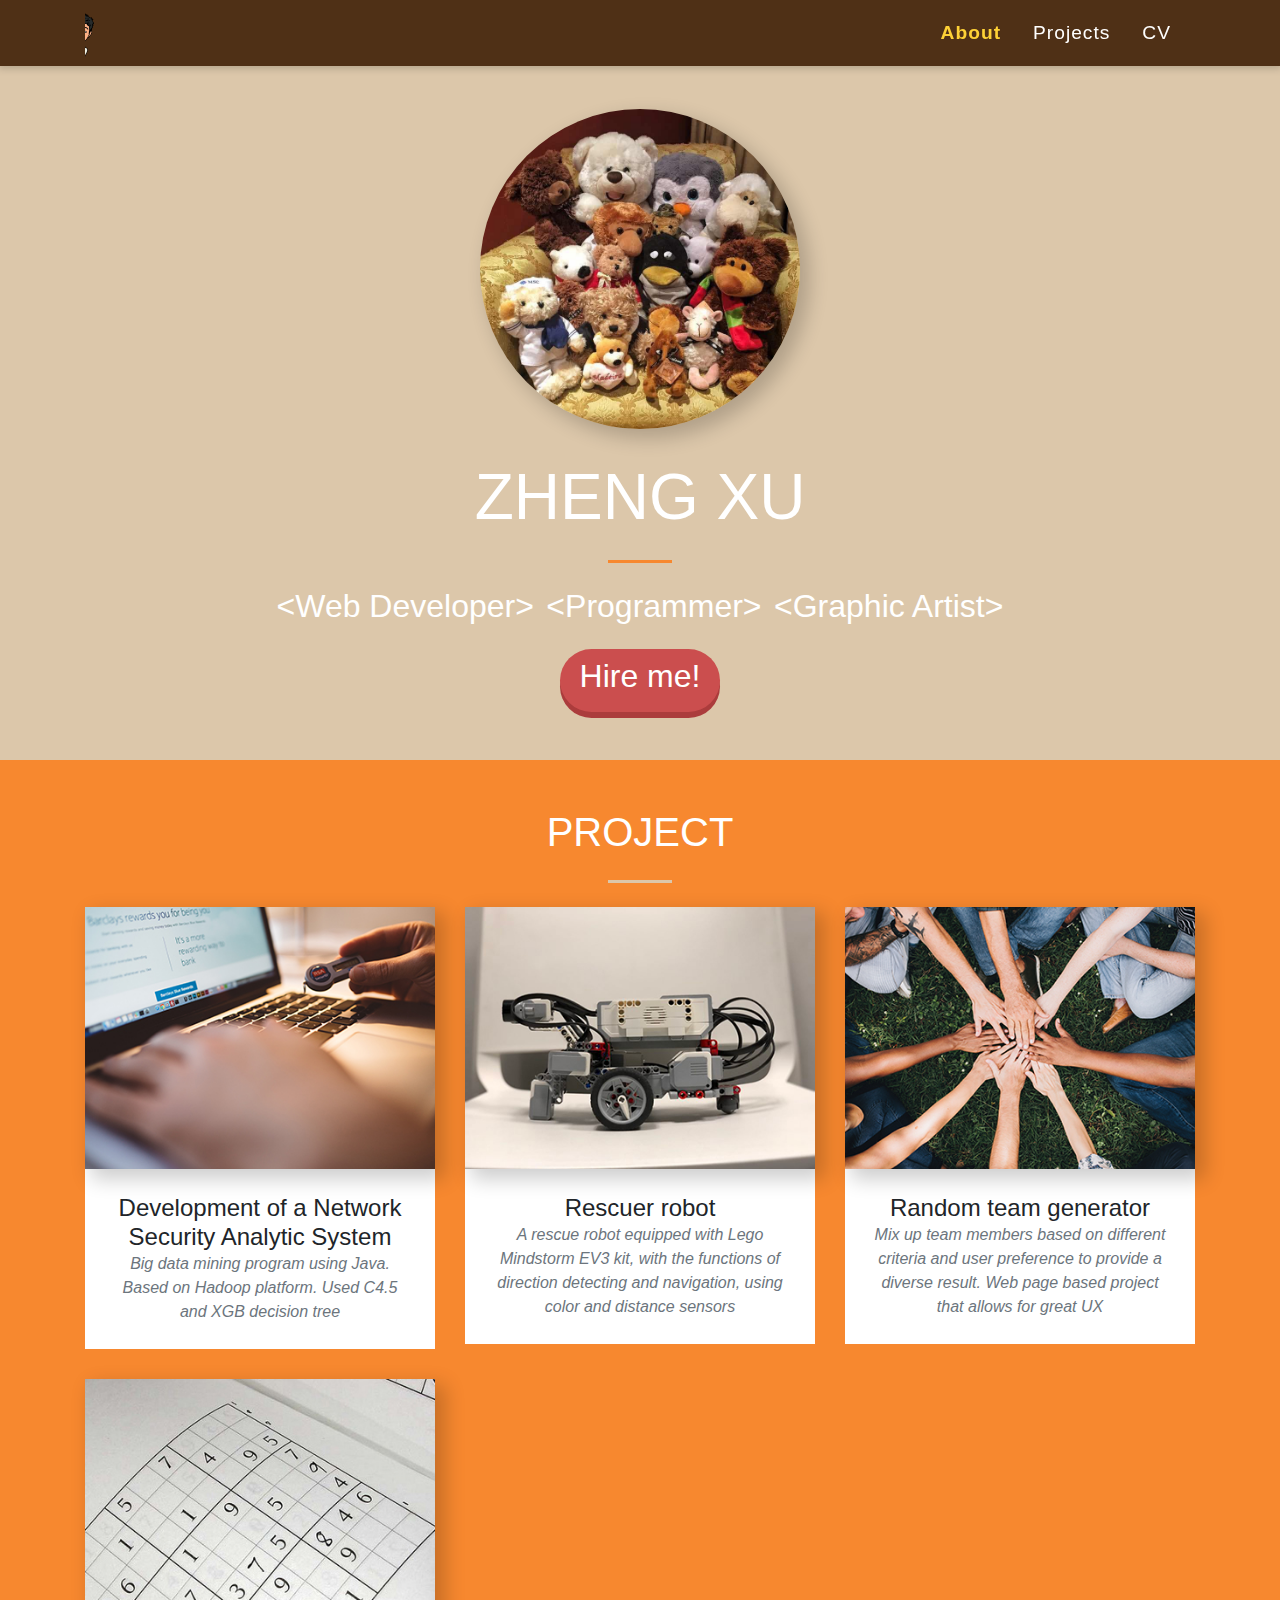
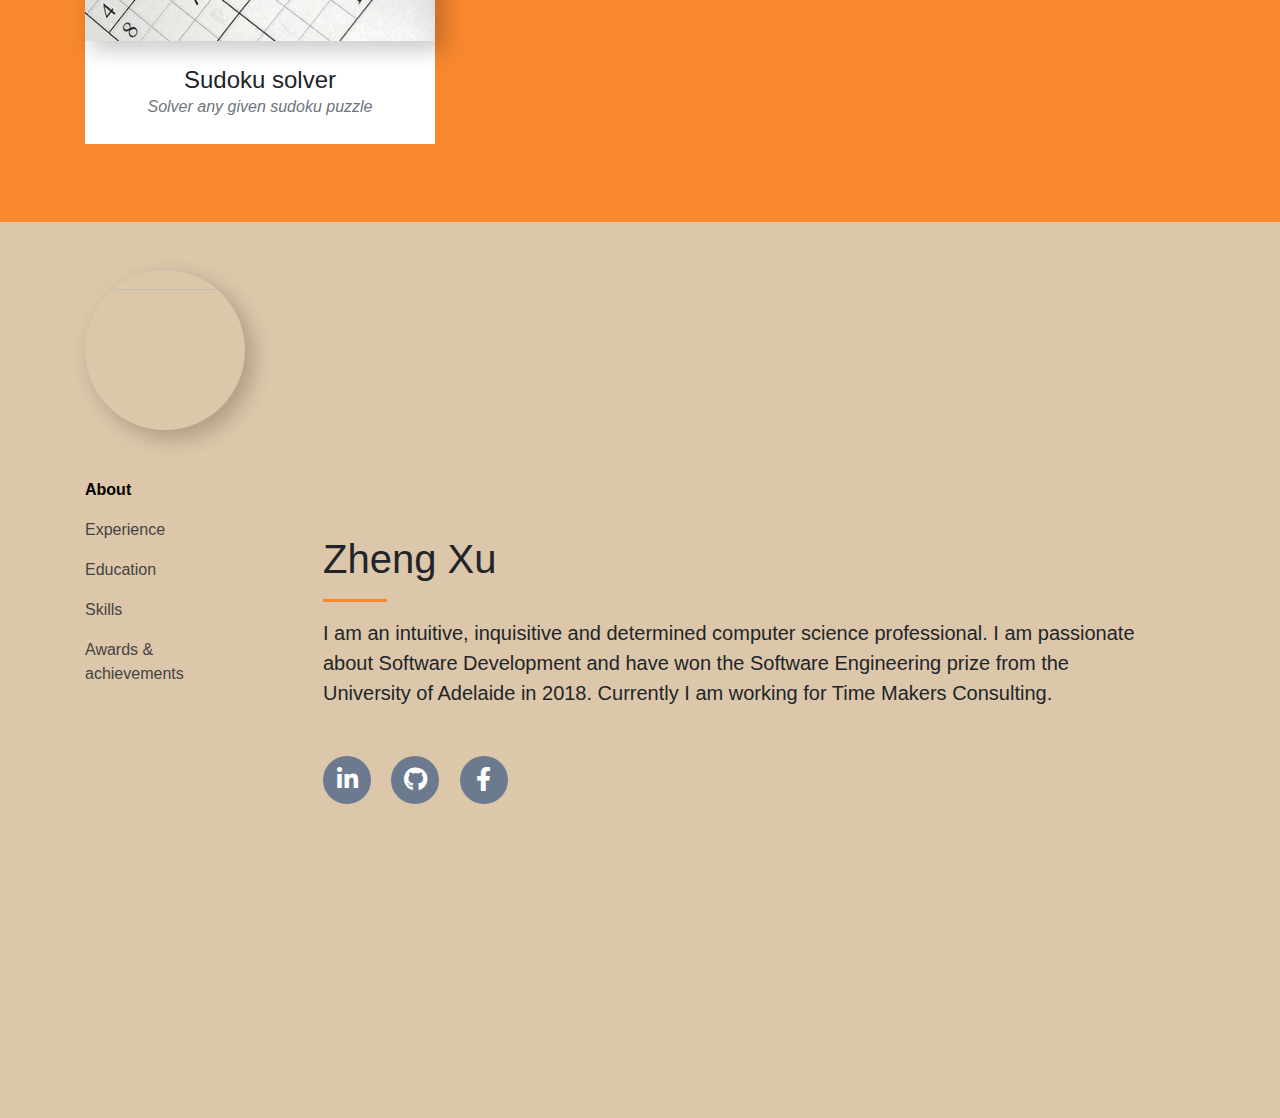
==== commit edfba886: "pretty" ====
--- a/index.html
+++ b/index.html
@@ -94,6 +94,19 @@
           $(this).next().removeClass("suffix");
         }
       });
+      $('input[type=radio][name=r]').change(function() {
+        if (this.value == 'r1') {
+          $('#s1').css("margin-top", "0px");
+        } else if (this.value == 'r2') {
+          $('#s1').css("margin-top", "-800px");
+        } else if (this.value == 'r3') {
+          $('#s1').css("margin-top", "-1600px");
+        } else if (this.value == 'r4') {
+          $('#s1').css("margin-top", "-2400px");
+        } else if (this.value == 'r5') {
+          $('#s1').css("margin-top", "-3200px");
+        }
+      });
     });
   </script>
 
@@ -193,11 +206,11 @@
       </div>
     </div>
   </div>
-  <section class="page-section bg-primary" id="project">
+  <section class="page-section bg-primary " id="project">
     <div class="container">
       <div class="row">
-        <div class="col-lg-12 text-center">
-          <h1 class="section-heading text-uppercase">Project</h1>
+        <div class="col-lg-12 text-center text-white">
+          <h1 class="section-heading text-uppercase ">Project</h1>
           <hr class="divider-light my-4">
         </div>
       </div>
@@ -214,7 +227,7 @@
           <div class="project-caption">
             <h4>Development of a Network Security Analytic System</h4>
             <p class="text-muted">Big data mining program using Java. Based on Hadoop platform. Used C4.5 and XGB decision tree
-</p>
+            </p>
           </div>
         </div>
         <div class="col-md-4 col-sm-6 project-item">
@@ -242,8 +255,8 @@
           </a>
           <div class="project-caption">
             <h4>Random team generator</h4>
-            <p class="text-muted">Mix up team members based on different criteria and user preference to provide a diverse result. Web page based project that allows for great UX 
-</p>
+            <p class="text-muted">Mix up team members based on different criteria and user preference to provide a diverse result. Web page based project that allows for great UX
+            </p>
           </div>
         </div>
         <div class="col-md-4 col-sm-6 project-item">
@@ -263,27 +276,176 @@
       </div>
     </div>
   </section>
-  <div class="container-fluid" id="cv">
-<div class="row">
-  <div class="col-sm-4 col-md-2 col-lg-2 col-xl-2">
-    
-  </div>
-  <div class="col-sm-8 col-md-10 col-lg-10 col-xl-10">
-    
-  </div>
-</div>    
-<div class="slidershow middle">
-  <div class="slides">
-    <div class="slide">
-      
-    </div>
-    <div class="slide">
-      
-    </div>    
-  </div>
-  
-</div>
-  </div>
+  <section class="page-section bg-light" id="cv">
+    <!-- <div class="container">
+      <div class="row ">
+        <div class="col-2 col-sm-2 col-md-2 col-lg-2 col-xl-2">
+          <input type="radio" name="r" id="r1" checked>
+          <input type="radio" name="r" id="r2" >
+          <div class="navigation">
+            <label for="r1" class="bar">chishi</label>
+            <label for="r2" class="bar">chishi</label>
+          </div>
+        </div>
+        <div class="col-10 col-sm-10 col-md-10 col-lg-10 col-xl-10">
+          <div class="slidershow middle">
+            <div class="slides">
+              <div class="slide s1">
+                <img class="img-fluid" src="imgs/p3-thumbnail.jpg" alt="">
+              </div>
+              <div class="slide s2">
+                <img class="img-fluid" src="imgs/p2-thumbnail.jpg" alt="">
+              </div>    
+            </div>
+            
+          </div>
+        </div>
+      </div>    
+    </div> -->
+    <div class="container">
+      <div class="row ">
+        <div class="col-3 col-sm-3 col-md-2 col-lg-2 col-xl-2">
+          <div class="navigation text-center">
+            <img class="img-fluid d-block mx-auto mb-5 rounded-circle" src="imgs/portrait2.jpg" width="400px" height="400px">
+            <ul class="list-inline text-left">
+              <li><input type="radio" name="r" id="r1" value="r1" checked><label for="r1" class="bar">About</label></li>
+              <li><input type="radio" name="r" id="r2" value="r2"><label for="r2" class="bar">Experience</label></li>
+              <li><input type="radio" name="r" id="r3" value="r3"><label for="r3" class="bar">Education</label></li>
+              <li><input type="radio" name="r" id="r4" value="r4"><label for="r4" class="bar">Skills</label></li>
+              <li><input type="radio" name="r" id="r5" value="r5"><label for="r5" class="bar">Awards & achievements</label></li>
+            </ul>
+          </div>
+        </div>
+        <div class="col-9 col-sm-9 col-md-10 col-lg-10 col-xl-10">
+          <div class="slidershow">
+            <div class="slides">
+              <div class="slide p-3 p-lg-5 d-flex align-items-center" id="s1">
+                <section class="resume-section">
+                  <div class="w-100">
+                    <h1 class="mb-0">Zheng Xu</h1>
+                    <hr class="divider dv-left">
+                    <p class="lead mb-5">I am an intuitive, inquisitive and determined computer science professional. I am passionate about Software Development and have won the Software Engineering prize from the University of Adelaide in 2018.
+                      Currently I am working for Time Makers Consulting.</p>
+                    <div class="social-icons">
+                      <a href="https://www.linkedin.com/in/zheng-xu-107592184/" target="_blank">
+                        <i class="fab fa-linkedin-in"></i>
+                      </a>
+                      <a href="https://github.com/andersonxu" target="_blank">
+                        <i class="fab fa-github"></i>
+                      </a>
+                      <a href="https://www.facebook.com/anderson.xu.771" target="_blank">
+                        <i class="fab fa-facebook-f"></i>
+                      </a>
+                    </div>
+                  </div>
+                </section>
+              </div>
+              <div class="slide d-flex align-items-center" id='exp'>
+                <section class="resume-section">
+                  <div class="w-100">
+                    <h2 class="mb-5">Experience</h2>
+                    <hr class="divider dv-left">
+                    <div class="resume-item d-flex flex-column flex-md-row justify-content-between mb-5">
+                      <div class="resume-content">
+                        <h3 class="mb-0">Junior Web Designer</h3>
+                        <div class="subheading mb-3">Time Makers Consulting</div>
+                        <p>Web design</p>
+                      </div>
+                      <div class="resume-date text-md-right">
+                        <span class="text-primary">May 2019 - current</span>
+                      </div>
+                    </div>
+                    <div class="resume-item d-flex flex-column flex-md-row justify-content-between mb-5">
+                      <div class="resume-content">
+                        <h3 class="mb-0">Architecture Design Assistant</h3>
+                        <div class="subheading mb-3">Shanghai Yu Te Shun Real Estate Development Co., Ltd</div>
+                        <ul clss="list-inline">
+                          <li>Interfacing with the corresponding companies.</li>
+                          <li>Design management.</li>
+                          <li>Actual effect control at construction site.</li>
+                          <li>Potential project evaluation and design.</li>
+                        </ul>
+                      </div>
+                      <div class="resume-date text-md-right">
+                        <span class="text-primary">June 2015 - April 2016</span>
+                      </div>
+                    </div>
+                    <div class="resume-item d-flex flex-column flex-md-row justify-content-between mb-5">
+                      <div class="resume-content">
+                        <h3 class="mb-0">Intern designer</h3>
+                        <div class="subheading mb-3">Shanghai Yu Te Shun Real Estate Development Co., Ltd</div>
+                        <ul clss="list-inline">
+                          <li>Architectural design drawing management.</li>
+                          <li>Conference host and record.</li>
+                        </ul>
+                      </div>
+                      <div class="resume-date text-md-right">
+                        <span class="text-primary">September 2014 - January 2015</span>
+                      </div>
+                    </div>
+                  </div>
+                  </section>
+              </div>
+              <div class="slide -3 p-lg-5 d-flex align-items-center">
+                <section class="resume-section p" id="education">
+                  <div class="w-100">
+                    <h2 class="mb-5">Education</h2>
+
+                    <div class="resume-item d-flex flex-column flex-md-row justify-content-between mb-5">
+                      <div class="resume-content">
+                        <h3 class="mb-0">University of Colorado Boulder</h3>
+                        <div class="subheading mb-3">Bachelor of Science</div>
+                        <div>Computer Science - Web Development Track</div>
+                        <p>GPA: 3.23</p>
+                      </div>
+                      <div class="resume-date text-md-right">
+                        <span class="text-primary">August 2006 - May 2010</span>
+                      </div>
+                    </div>
+
+                    <div class="resume-item d-flex flex-column flex-md-row justify-content-between">
+                      <div class="resume-content">
+                        <h3 class="mb-0">James Buchanan High School</h3>
+                        <div class="subheading mb-3">Technology Magnet Program</div>
+                        <p>GPA: 3.56</p>
+                      </div>
+                      <div class="resume-date text-md-right">
+                        <span class="text-primary">August 2002 - May 2006</span>
+                      </div>
+                    </div>
+
+                  </div>
+                </section>
+              </div>
+              <div class="slide">
+                <div class="d-flex align-items-center">
+                  <div class="p-2">
+                    <p>4</p>
+                  </div>
+                </div>
+              </div>
+              <div class="slide">
+                <div class="d-flex align-items-center">
+                  <div class="p-2">
+                    <p>5</p>
+                  </div>
+                </div>
+              </div>
+            </div>
+
+            <div class="navigation">
+              <label for="r1" class="bar"></label>
+              <label for="r2" class="bar"></label>
+              <label for="r3" class="bar"></label>
+              <label for="r4" class="bar"></label>
+              <label for="r5" class="bar"></label>
+            </div>
+          </div>
+        </div>
+      </div>
+    </div>
+
+  </section>
   <!-- project Modals -->
 
   <!-- Modal 1 -->
@@ -352,9 +514,10 @@
               </video></center>
             <hr class="divider my-4">
             <ul class="list-inline">
-                <li>Highly uncertain requirements</li>
-                <li>Different background team members in a group of 7</li>
-                <li>Software process and documentation management with GitHub repository and issue tracking system</li><li>Agile working model with weekly meetings with client</li>
+              <li>Highly uncertain requirements</li>
+              <li>Different background team members in a group of 7</li>
+              <li>Software process and documentation management with GitHub repository and issue tracking system</li>
+              <li>Agile working model with weekly meetings with client</li>
 
             </ul>
             <ul class="list-inline">
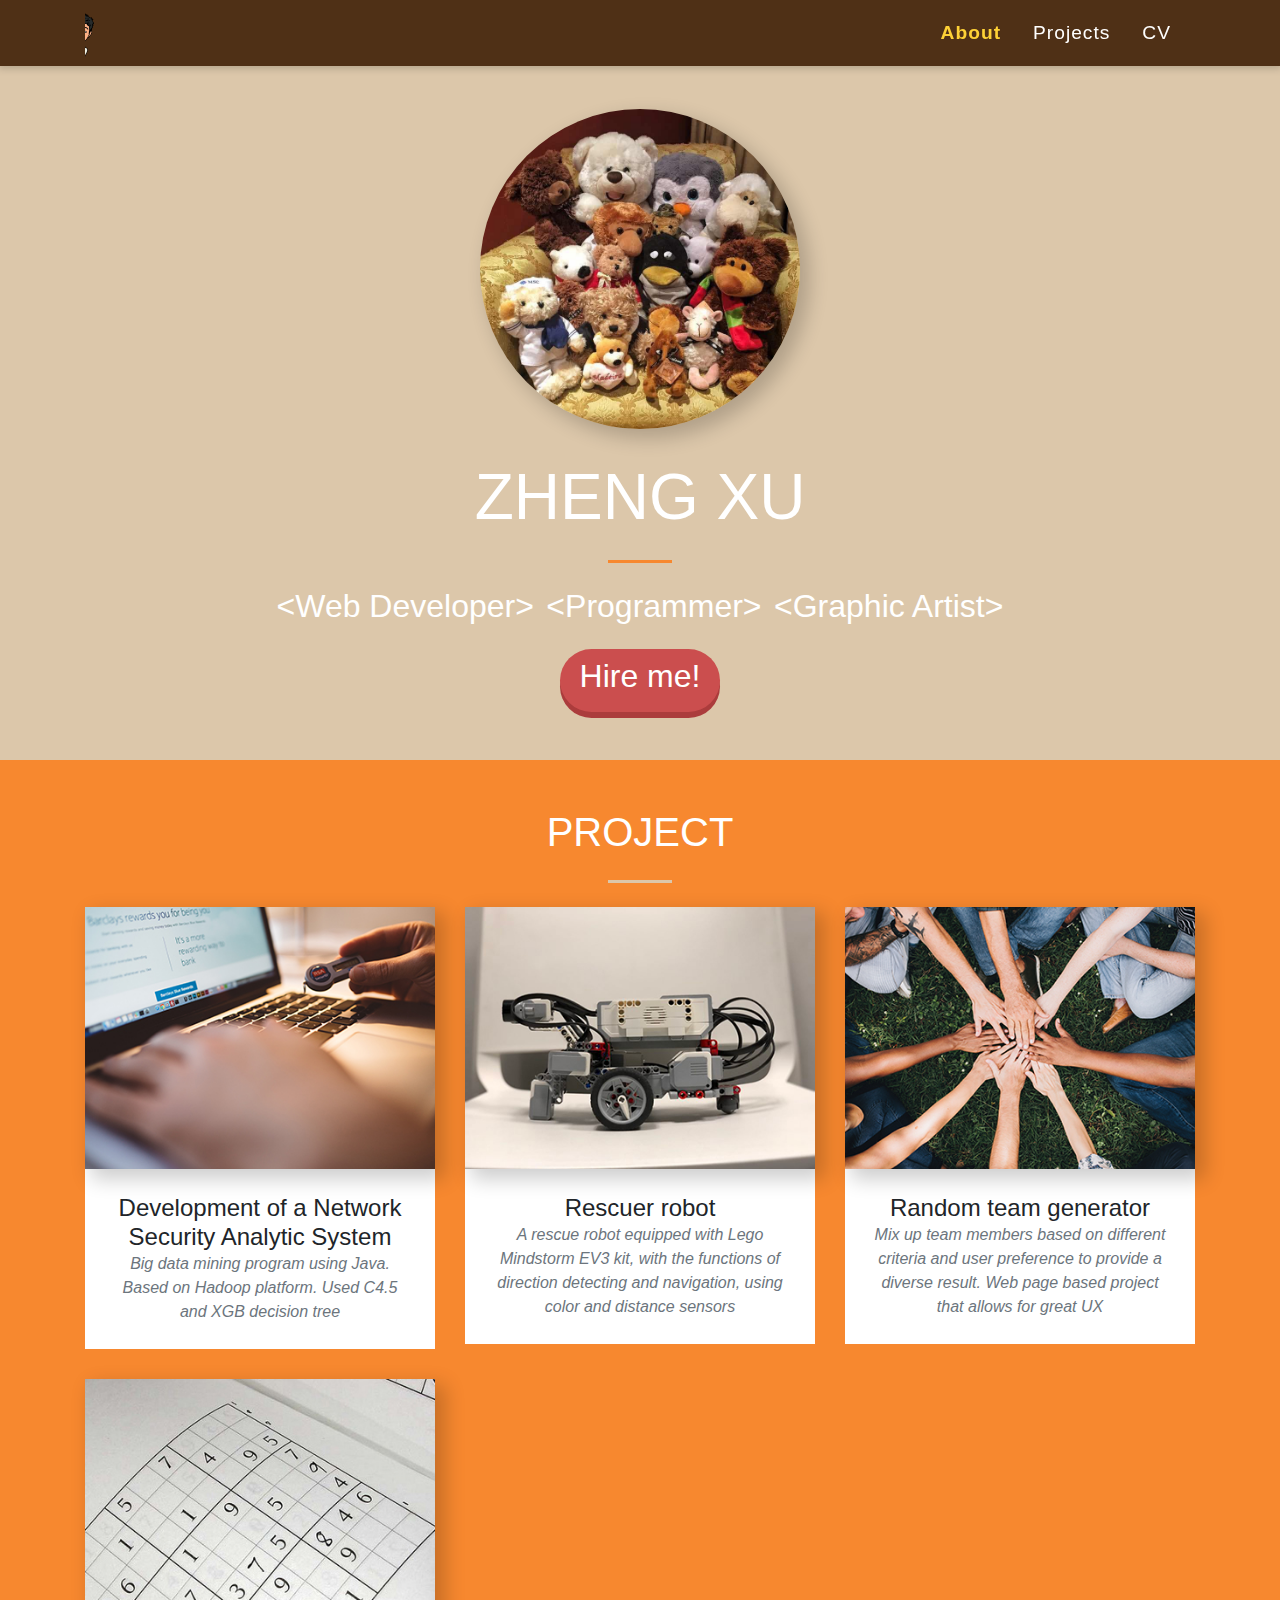
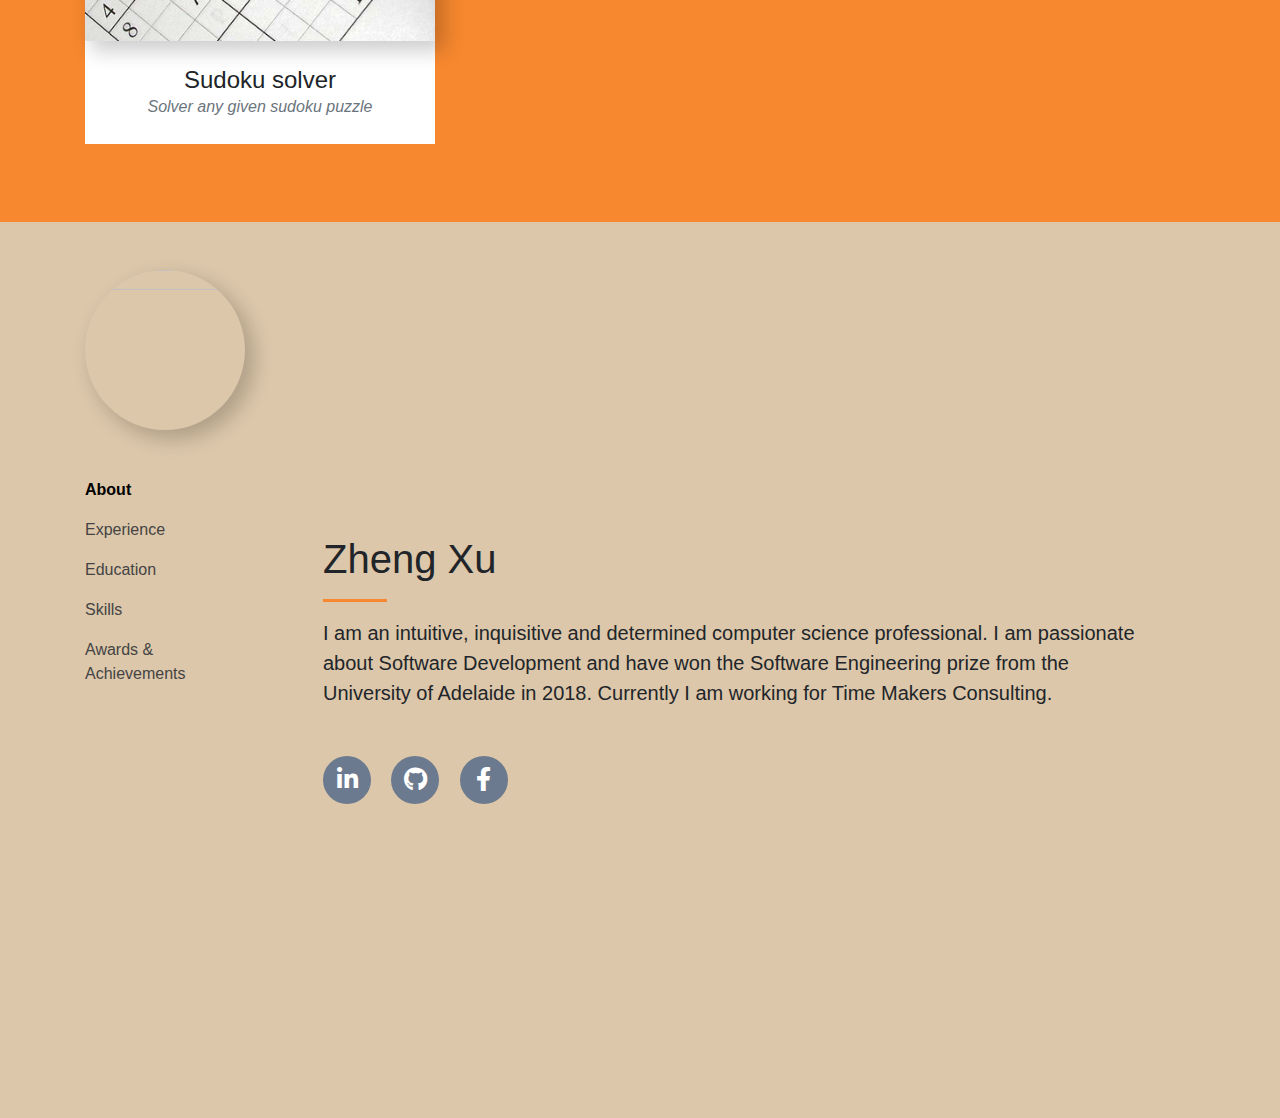
==== commit c04e0fe9: "pretty" ====
--- a/index.html
+++ b/index.html
@@ -312,7 +312,7 @@
               <li><input type="radio" name="r" id="r2" value="r2"><label for="r2" class="bar">Experience</label></li>
               <li><input type="radio" name="r" id="r3" value="r3"><label for="r3" class="bar">Education</label></li>
               <li><input type="radio" name="r" id="r4" value="r4"><label for="r4" class="bar">Skills</label></li>
-              <li><input type="radio" name="r" id="r5" value="r5"><label for="r5" class="bar">Awards & achievements</label></li>
+              <li><input type="radio" name="r" id="r5" value="r5"><label for="r5" class="bar">Awards & Achievements</label></li>
             </ul>
           </div>
         </div>
@@ -340,10 +340,10 @@
                   </div>
                 </section>
               </div>
-              <div class="slide d-flex align-items-center" id='exp'>
+              <div class="slide p-3 p-lg-5 d-flex align-items-center" id='exp'>
                 <section class="resume-section">
                   <div class="w-100">
-                    <h2 class="mb-5">Experience</h2>
+                    <h2 class="">Experience</h2>
                     <hr class="divider dv-left">
                     <div class="resume-item d-flex flex-column flex-md-row justify-content-between mb-5">
                       <div class="resume-content">
@@ -384,52 +384,119 @@
                       </div>
                     </div>
                   </div>
-                  </section>
-              </div>
-              <div class="slide -3 p-lg-5 d-flex align-items-center">
-                <section class="resume-section p" id="education">
+                </section>
+              </div>
+              <div class="slide p-3 p-lg-5 d-flex align-items-center">
+                <section class="resume-section " id="education">
                   <div class="w-100">
-                    <h2 class="mb-5">Education</h2>
-
+                    <h2 class="">Education</h2>
+                    <hr class="divider dv-left">
                     <div class="resume-item d-flex flex-column flex-md-row justify-content-between mb-5">
                       <div class="resume-content">
-                        <h3 class="mb-0">University of Colorado Boulder</h3>
-                        <div class="subheading mb-3">Bachelor of Science</div>
-                        <div>Computer Science - Web Development Track</div>
-                        <p>GPA: 3.23</p>
+                        <h3 class="mb-0">Navitas Professional</h3>
+                        <div class="subheading mb-3">Certificate IV in Business (Professional Year Program)</div>
                       </div>
                       <div class="resume-date text-md-right">
-                        <span class="text-primary">August 2006 - May 2010</span>
-                      </div>
-                    </div>
-
-                    <div class="resume-item d-flex flex-column flex-md-row justify-content-between">
+                        <span class="text-primary">March 2019 - Currently Undertaking</span>
+                      </div>
+                    </div>
+                    <div class="resume-item d-flex flex-column flex-md-row justify-content-between mb-5">
                       <div class="resume-content">
-                        <h3 class="mb-0">James Buchanan High School</h3>
-                        <div class="subheading mb-3">Technology Magnet Program</div>
-                        <p>GPA: 3.56</p>
+                        <h3 class="mb-0">The University of Adelaide</h3>
+                        <div class="subheading mb-3">Master of Computing and Innovation</div>
                       </div>
                       <div class="resume-date text-md-right">
-                        <span class="text-primary">August 2002 - May 2006</span>
-                      </div>
-                    </div>
-
+                        <span class="text-primary">February 2017 - December 2018</span>
+                      </div>
+                    </div>
+                    <div class="resume-item d-flex flex-column flex-md-row justify-content-between mb-5">
+                      <div class="resume-content">
+                        <h3 class="mb-0">Australian Institute of Translation and Interpretation</h3>
+                        <div class="subheading mb-3">Advanced Diploma of Translating</div>
+                      </div>
+                      <div class="resume-date text-md-right">
+                        <span class="text-primary">May 2017 - August 2017</span>
+                      </div>
+                    </div>
+                    <div class="resume-item d-flex flex-column flex-md-row justify-content-between mb-5">
+                      <div class="resume-content">
+                        <h3 class="mb-0">Tongji University</h3>
+                        <div class="subheading mb-3">Bachelor of Architecture</div>
+                      </div>
+                      <div class="resume-date text-md-right">
+                        <span class="text-primary">September 2010 - June 2015</span>
+                      </div>
+                    </div>
                   </div>
                 </section>
               </div>
-              <div class="slide">
-                <div class="d-flex align-items-center">
-                  <div class="p-2">
-                    <p>4</p>
+              <div class="slide  p-3 p-lg-5 d-flex align-items-center">
+                <section class="resume-section p-3 p-lg-5 d-flex align-items-center" id="skills">
+                  <div class="w-100">
+                    <h2 class="">Skills</h2>
+                    <hr class="divider dv-left">
+                    <div class="subheading mb-3">Programming Languages &amp; Tools</div>
+                    <ul class="list-inline dev-icons">
+                      <li class="list-inline-item">
+                        <i class="fab fa-html5"></i>
+                      </li>
+                      <li class="list-inline-item">
+                        <i class="fab fa-css3-alt"></i>
+                      </li>
+                      <li class="list-inline-item">
+                        <i class="fab fa-js-square"></i>
+                      </li>
+                      <li class="list-inline-item">
+                        <i class="fab fa-python"></i>
+                      </li>
+                      <li class="list-inline-item">
+                        <i class="fab fa-java"></i>
+                      </li>
+                    </ul>
+                    <div class="subheading mb-3">Platform &amp; IDE</div>
+                    <ul class="fa-ul mb-0">
+                      <li>
+                        <i class="fa-li fa fa-check"></i>
+                        <p>Eclipse</p>
+                      </li>
+                      <li>
+                        <i class="fa-li fa fa-check"></i>
+                        <p>Hadoop</p>
+                      </li>
+                      <li>
+                        <i class="fa-li fa fa-check"></i>
+                        <p>GitHub</p>
+                      </li>
+                    </ul>
                   </div>
-                </div>
-              </div>
-              <div class="slide">
-                <div class="d-flex align-items-center">
-                  <div class="p-2">
-                    <p>5</p>
+                </section>
+
+              </div>
+              <div class="slide p-3 p-lg-5 d-flex align-items-center">
+                <section class="resume-section " id="awards">
+                  <div class="w-100">
+                    <h2 class="">Awards &amp; Achievements</h2>
+                    <hr class="divider dv-left">
+                    <ul class="fa-ul mb-0">
+                      <li>
+                        <i class="fa-li fa fa-trophy"></i>
+                        <h4>2018 The Software Engineering Prize</h4>
+                        This prize was established to recognise students who attain the best group project mark for a Software Engineering Project completed in a course.
+                      </li>
+                      <li>
+                        <i class="fa-li fa fa-trophy"></i>
+                        <h4>Master GPA</h4>
+                        6.688/7
+                      </li>
+                      <li>
+                        <i class="fa-li fa fa-trophy"></i>
+                        <h4>Bachelor GPA:</h4>
+                        84.59/100
+                      </li>
+
+                    </ul>
                   </div>
-                </div>
+                </section>
               </div>
             </div>
 
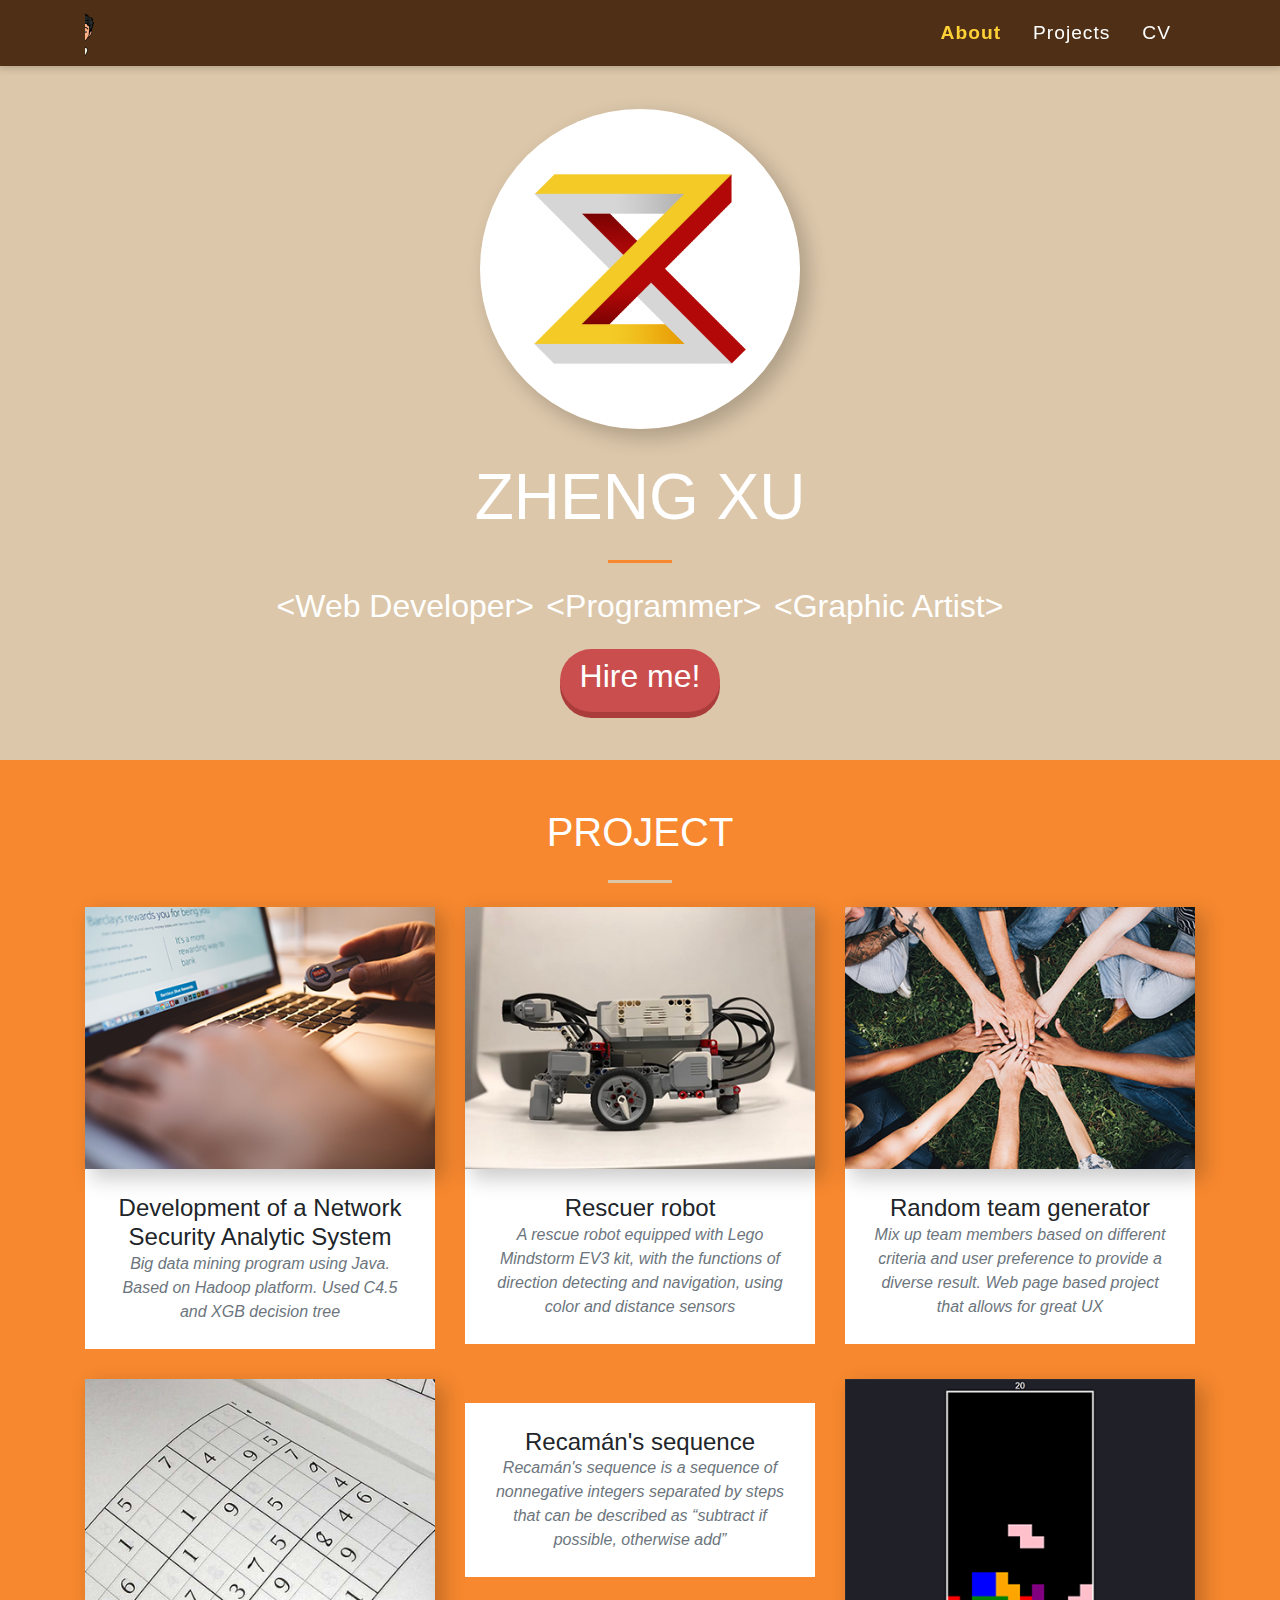
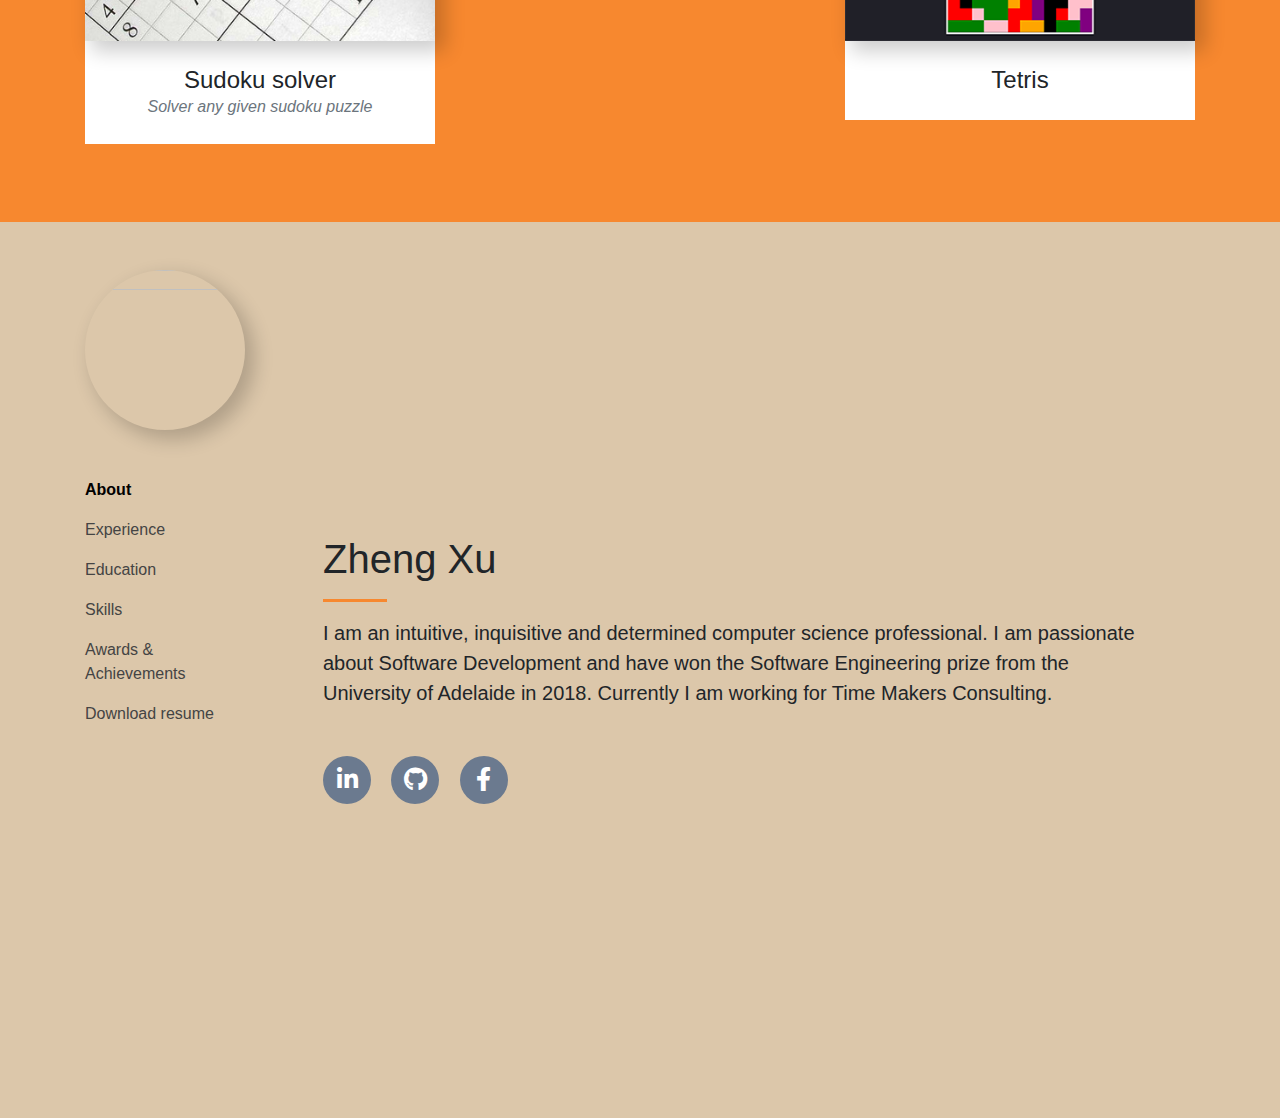
==== commit 1b980ed1: "tetris" ====
--- a/index.html
+++ b/index.html
@@ -143,7 +143,7 @@
   <header class="masthead bg-light text-white text-center" id="about">
     <div class="container">
       <div class="flip container">
-        <div class="front" id="portraitFront"><img class="img-fluid d-block mx-auto mb-5 rounded-circle" src="imgs/portrait.jpg" width="400px" height="400px" id="portrait"></div>
+        <div class="front" id="portraitFront"><img class="img-fluid d-block mx-auto mb-5 rounded-circle" src="imgs/logo.jpg" width="400px" height="400px" id="portrait"></div>
         <div class="back container" id="portraitBack"><img class="img-fluid d-block mx-auto mb-5 rounded-circle" src="imgs/portrait2.jpg" width="400px" height="400px"></div>
       </div>
       <h1 class="text-uppercase">Zheng Xu</h1>
@@ -273,6 +273,34 @@
             <p class="text-muted">Solver any given sudoku puzzle</p>
           </div>
         </div>
+        <div class="col-md-4 col-sm-6 project-item">
+          <a class="project-link" href="recaman.html" target="_blank">
+            <div class="project-hover">
+              <div class="project-hover-content">
+                <i class="fas fa-plus fa-3x"></i>
+              </div>
+            </div>
+            <img class="img-fluid" src="imgs/p5-thumbnail.png" alt="">
+          </a>
+          <div class="project-caption">
+            <h4>Recamán's sequence</h4>
+            <p class="text-muted">Recamán's sequence is a sequence of nonnegative integers separated by steps that can be described as “subtract if possible, otherwise add”</p>
+          </div>
+        </div>
+        <div class="col-md-4 col-sm-6 project-item">
+            <a class="project-link" href="tetris.html" target="_blank">
+              <div class="project-hover">
+                <div class="project-hover-content">
+                  <i class="fas fa-plus fa-3x"></i>
+                </div>
+              </div>
+              <img class="img-fluid" src="imgs/p6-thumbnail.png" alt="">
+            </a>
+            <div class="project-caption">
+              <h4>Tetris</h4>
+              <p class="text-muted"></p>
+            </div>
+          </div>
       </div>
     </div>
   </section>
@@ -313,6 +341,7 @@
               <li><input type="radio" name="r" id="r3" value="r3"><label for="r3" class="bar">Education</label></li>
               <li><input type="radio" name="r" id="r4" value="r4"><label for="r4" class="bar">Skills</label></li>
               <li><input type="radio" name="r" id="r5" value="r5"><label for="r5" class="bar">Awards & Achievements</label></li>
+              <li><input type="radio" name="r" id="r5" value="r5"><label for="r5" class="bar"><a style="color:#444" href="https://docs.google.com/document/d/1lZLYGMXtVBIZKk_NfmS1yEXXWWHgmie0UuLWbVg-OeE/edit?usp=sharing" target="_blank">Download resume</a></label></li>
             </ul>
           </div>
         </div>
@@ -326,6 +355,7 @@
                     <hr class="divider dv-left">
                     <p class="lead mb-5">I am an intuitive, inquisitive and determined computer science professional. I am passionate about Software Development and have won the Software Engineering prize from the University of Adelaide in 2018.
                       Currently I am working for Time Makers Consulting.</p>
+                    
                     <div class="social-icons">
                       <a href="https://www.linkedin.com/in/zheng-xu-107592184/" target="_blank">
                         <i class="fab fa-linkedin-in"></i>
@@ -340,7 +370,7 @@
                   </div>
                 </section>
               </div>
-              <div class="slide p-3 p-lg-5 d-flex align-items-center" id='exp'>
+              <div class="slide p-3 p-lg-5" id='exp'>
                 <section class="resume-section">
                   <div class="w-100">
                     <h2 class="">Experience</h2>
@@ -386,8 +416,8 @@
                   </div>
                 </section>
               </div>
-              <div class="slide p-3 p-lg-5 d-flex align-items-center">
-                <section class="resume-section " id="education">
+              <div class="slide p-3 p-lg-5" id="education">
+                <section class="resume-section ">
                   <div class="w-100">
                     <h2 class="">Education</h2>
                     <hr class="divider dv-left">
@@ -430,8 +460,8 @@
                   </div>
                 </section>
               </div>
-              <div class="slide  p-3 p-lg-5 d-flex align-items-center">
-                <section class="resume-section p-3 p-lg-5 d-flex align-items-center" id="skills">
+              <div class="slide  p-3 p-lg-5 d-flex align-items-center" id="skills">
+                <section class="resume-section">
                   <div class="w-100">
                     <h2 class="">Skills</h2>
                     <hr class="divider dv-left">
@@ -472,8 +502,8 @@
                 </section>
 
               </div>
-              <div class="slide p-3 p-lg-5 d-flex align-items-center">
-                <section class="resume-section " id="awards">
+              <div class="slide p-3 p-lg-5 d-flex align-items-center" id="awards">
+                <section class="resume-section ">
                   <div class="w-100">
                     <h2 class="">Awards &amp; Achievements</h2>
                     <hr class="divider dv-left">
